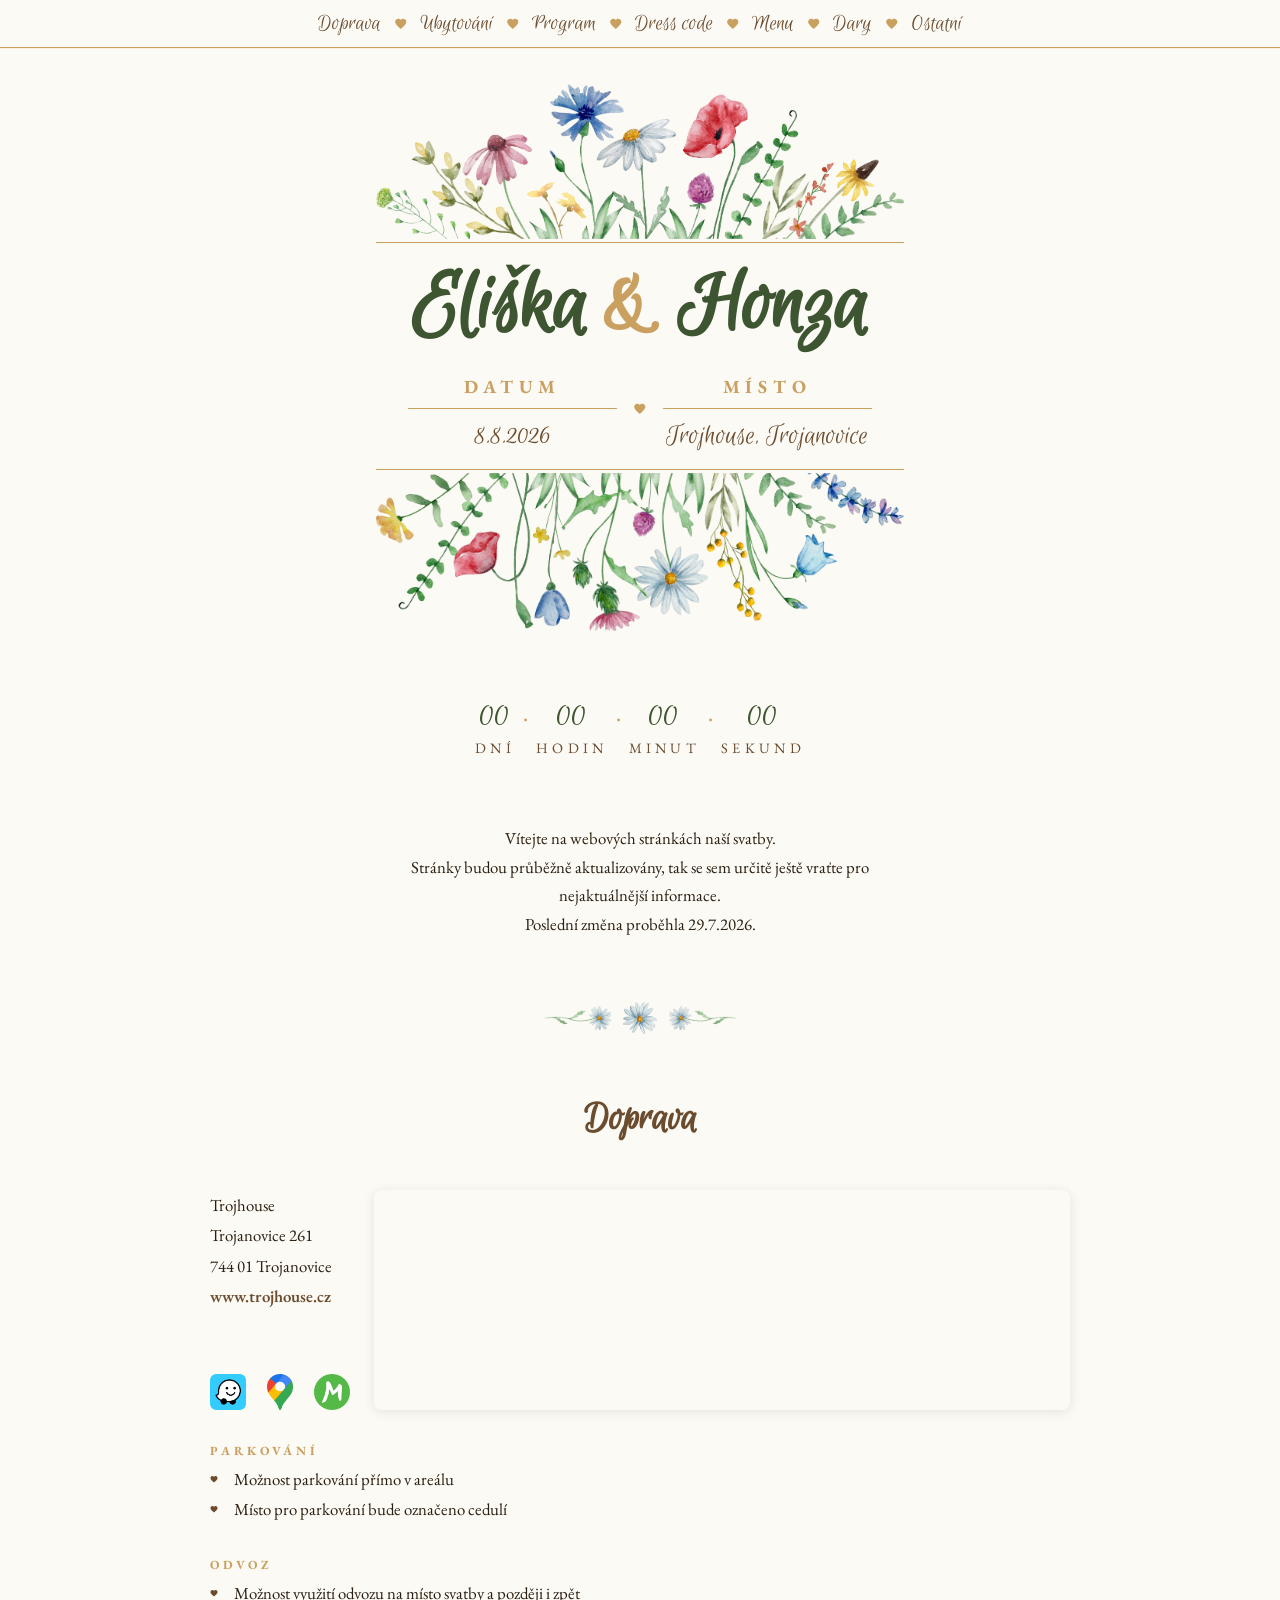
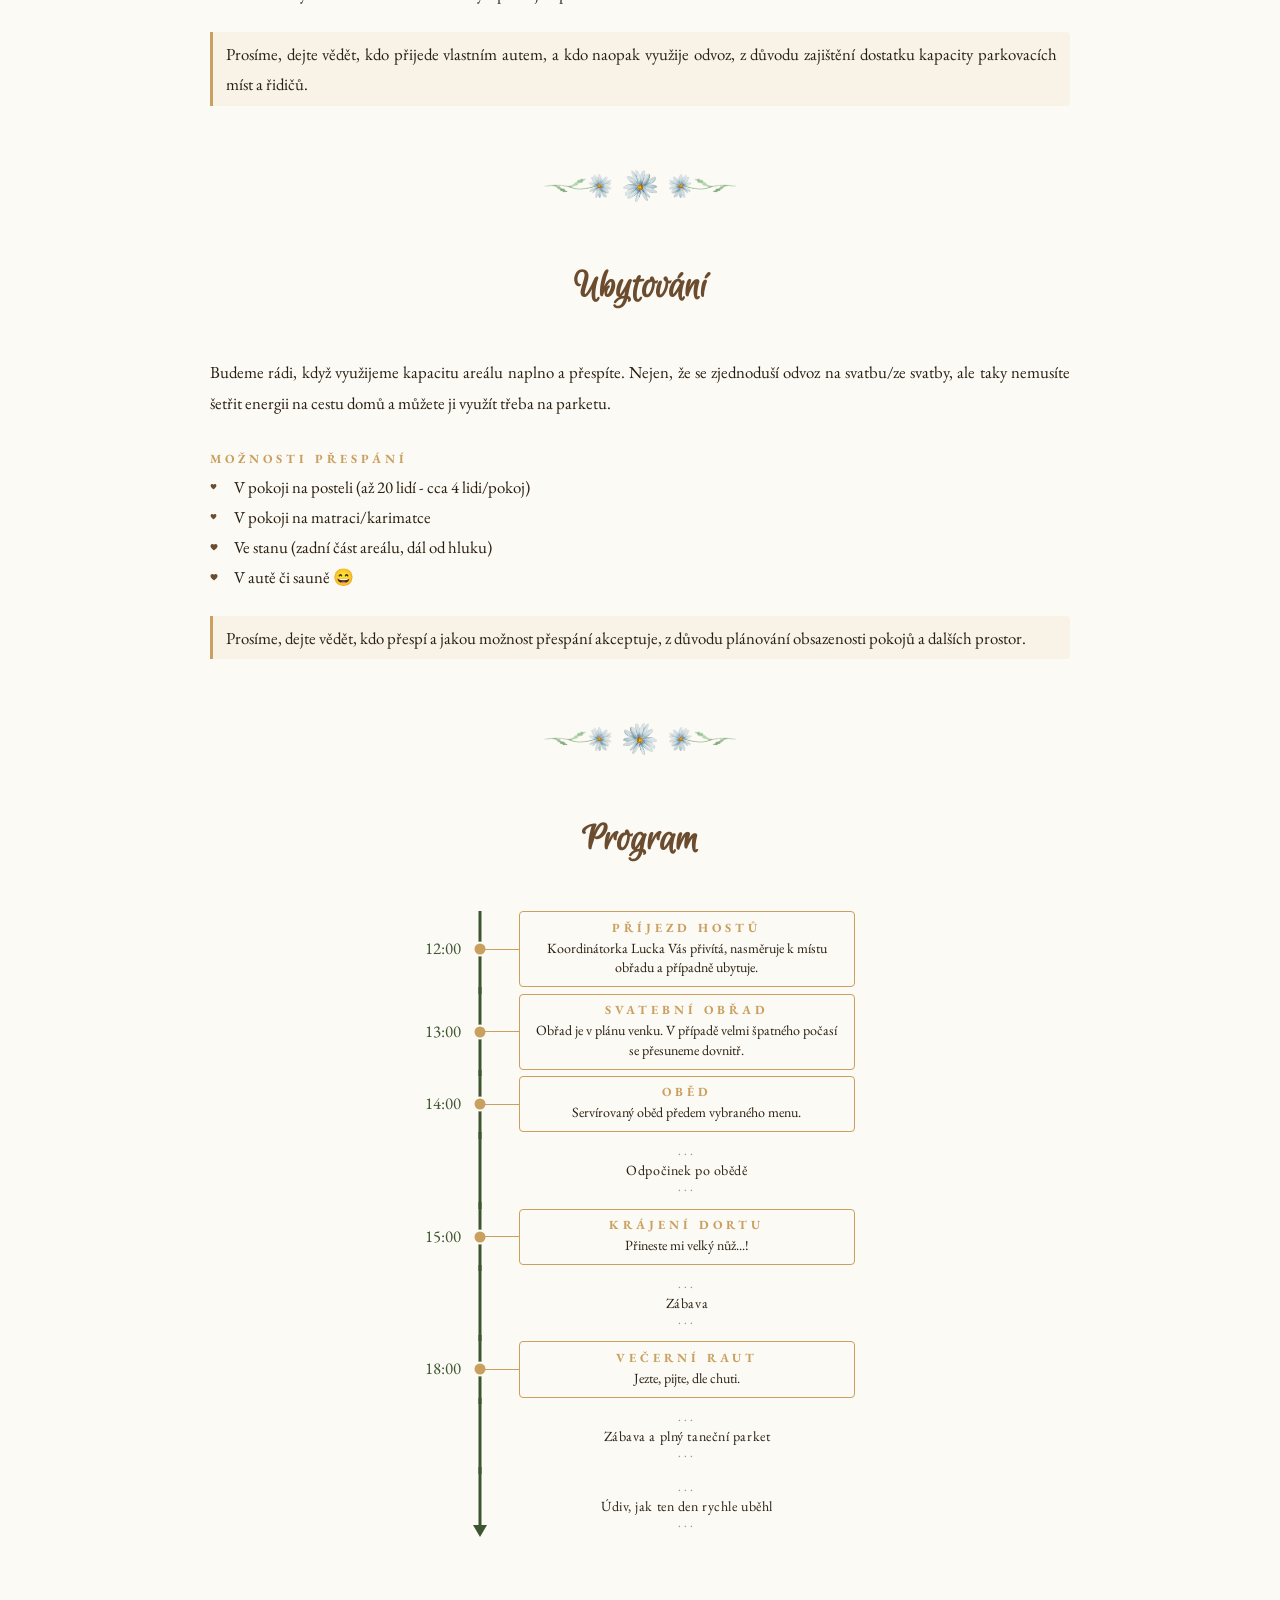
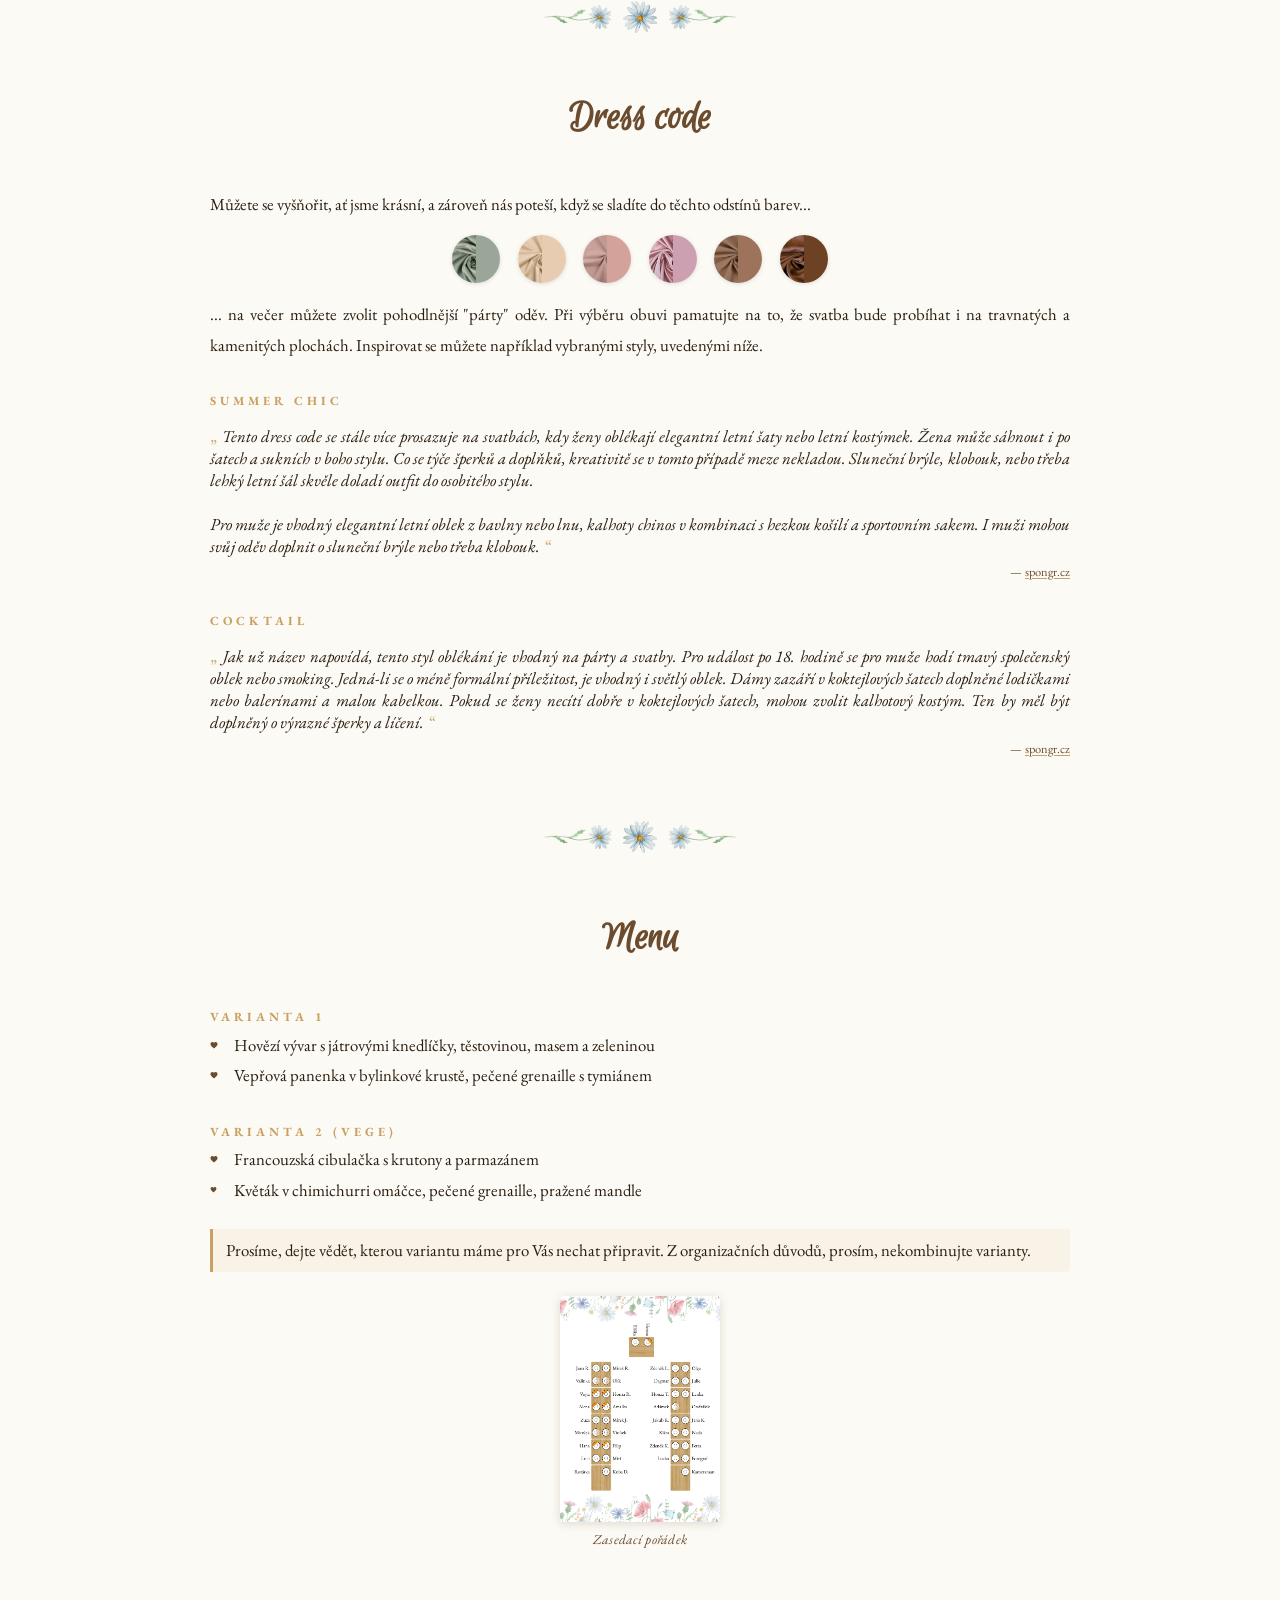
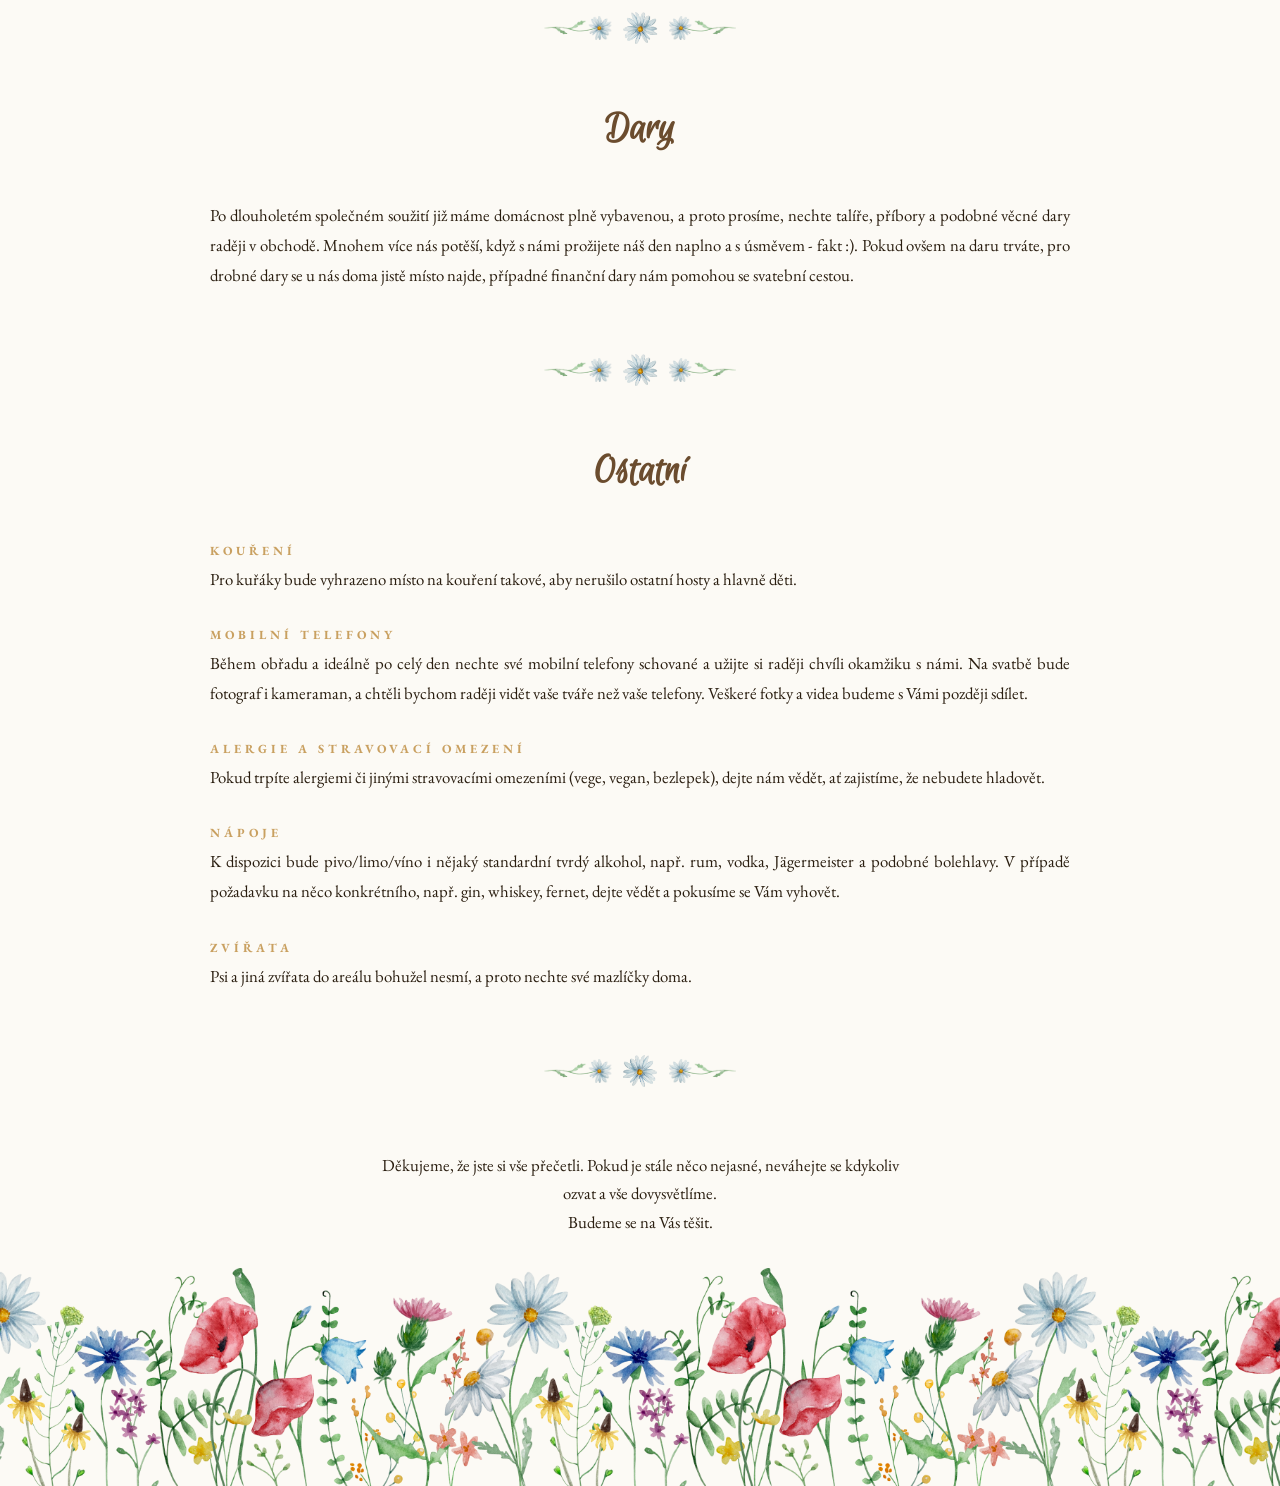
==== original.html @ fa093a33 "Added new version with links to FOTO and VIDEO" ====
﻿<!DOCTYPE html>
<html lang="cs">
<head>
<meta charset="UTF-8">
<meta name="viewport" content="width=device-width, initial-scale=1.0">
<title>Eliška & Honza - 8.8.2026</title>
<link href="https://fonts.googleapis.com/css2?family=Euphoria+Script&family=EB+Garamond:ital,wght@0,300;0,400;1,300;1,400&display=swap" rel="stylesheet">
<link rel="apple-touch-icon" sizes="180x180" href="img/favicon/apple-touch-icon.png">
<link rel="icon" type="image/png" sizes="32x32" href="img/favicon/favicon-32x32.png">
<link rel="icon" type="image/png" sizes="16x16" href="img/favicon/favicon-16x16.png">
<link rel="manifest" href="img/favicon/site.webmanifest">
<style>
*, *::before, *::after { box-sizing: border-box; margin: 0; padding: 0; }

/* ══════════════════════════════════════
   PALETTE
══════════════════════════════════════ */
:root {
  /* ── Core palette ── */
  --earth:   #6b4c2e;   /* Honza */
  --gold:       #c9a060;   /* hero heart / accents */
  --gold-light: #fbf1e2;   /* subtle backgrounds, soft borders */
  --forest:  #3d5530;   /* Eliška */
  --text:    #2a1e10;   /* body text */
  --cream:   #FCFAF5;   /* background */
  --cream-dark: #F8F2E7;

  /* ── Aliases → core ── */
  --bark:    var(--earth);
  --tan:     var(--gold);
  --straw:   var(--gold);
  --warm:    var(--cream);
  --moss:    var(--forest);
  --mid:     var(--earth);
  /* ── Shadow / overlay ── */
  --shadow-warm:  rgba(100,80,40,0.18);
  --shadow-text:  color-mix(in srgb, var(--text) 10%, transparent);
  --shadow-black: rgba(0,0,0,0.12);
  --shadow-hover: rgba(160,120,72,0.08);
  --shadow-nav:   rgba(60,40,20,0.10);
  --nav-sep:      rgba(160,128,80,0.10);
  /* ── Layout ── */
  --nav-height: 36px;
  --nav-bar-height: calc(var(--nav-height) + 0.7rem); /* tile + 2×0.35rem padding */
  /* ── Dress-code palette ── */
  --dc-1: #fce8ee;
  --dc-2: #f2b8cc;
  --dc-3: #e080a4;
  --dc-4: #c8507a;
  --dc-5: #a02858;
}

html { scroll-behavior: smooth; }

html { overflow-x: hidden; }
body {
  font-family: 'EB Garamond', serif;
  background-color: var(--cream);
  color: var(--text);
  -webkit-text-size-adjust: 100%;
  text-size-adjust: 100%;
}

/* ══════════  NAV  ══════════ */
nav {
  position: fixed; top: 0; left: 0; right: 0; z-index: 200;
  display: flex; justify-content: center; align-items: center;
  padding: 0.35rem 1.6rem;
  background: var(--cream);
  border-bottom: 1px solid var(--gold);
  backdrop-filter: blur(14px);
  box-shadow: 0 1px 0 var(--gold-light);
}

/* ══════════  NAV TILES  ══════════ */
.nav-tiles {
  display: flex; gap: 0; align-items: center;
}

.nav-heart {
  font-size: 0.844rem;
  color: var(--tan);
  padding: 0 0.8rem;
  user-select: none;
  flex-shrink: 0;
  display: flex;
  align-items: center;
  line-height: 1;
}

.nav-tile {
  position: relative;
  display: flex; flex-direction: row;
  align-items: center;
  text-decoration: none;
  border-radius: 0;
  border: none;
  background: none;
  padding: 0;
  cursor: pointer;
  height: var(--nav-height);
  transition: none;
  white-space: nowrap;
}
.nav-tile:hover .nav-tile-label { color: var(--earth); font-weight: 700; }

.nav-tile-label {
  font-family: 'Euphoria Script', cursive;
  font-size: 1.44rem; color: var(--mid);
  line-height: 1.3;
  transition: color 0.2s;
}

/* ══════════  BACK-TO-TOP  ══════════ */
#back-top {
  position: fixed;
  bottom: 1.8rem; right: 1.8rem;
  z-index: 300;
  width: 40px; height: 40px;
  border-radius: 6px;
  background: var(--cream);
  border: 1.5px solid var(--tan);
  cursor: pointer;
  display: flex; align-items: center; justify-content: center;
  box-shadow: 0 3px 12px var(--shadow-warm);
  opacity: 0; pointer-events: none;
  transform: translateY(10px);
  transition: opacity 0.3s ease, transform 0.3s ease, background 0.2s, border-color 0.2s;
}
#back-top.visible { opacity: 1; pointer-events: auto; transform: translateY(0); }
#back-top:hover { background: var(--warm); border-color: var(--earth); }
#back-top svg { color: var(--earth); }

/* ══════════  HERO  ══════════ */
.hero-rule {
  border: none;
  border-top: 1px solid var(--gold);
  margin: 0;
  width: 100%;
}
.hero {
  display: flex; flex-direction: column;
  justify-content: center; align-items: center;
  text-align: center;
  padding: 0 2rem;
  position: relative;
}
.hero-top, .hero-bottom {
  display: block;
  width: 100%;
  margin: 0 auto;
  line-height: 0;
  max-width: 640px;
}
.hero-top {
  padding-top: calc(var(--nav-height) + 3rem);
  margin-bottom: 0.2rem;
}
.hero-bottom {
  margin-top: 0.2rem;
}
.hero-top img, .hero-bottom img {
  width: 100%;
  height: auto;
  display: block;
}
.hero-content {
  container-type: inline-size;
  background: var(--cream);
  backdrop-filter: blur(8px);
  padding: 0 clamp(1.5rem, 5vw, 3.5rem);
  border-radius: 15px;
  max-width: 640px;
  width: 100%;
  position: relative; z-index: 20;
}

/* "Honza" = zelená, "& Eliška" = hnědá */
.hero-names {
  font-family: 'Euphoria Script', cursive;
  font-size: 17cqw;
  line-height: 1.1;
  white-space: nowrap;
  color: var(--forest);
  margin-top: 1rem;
  margin-bottom: 1rem;
}
.hero-names span { color: var(--gold); }

.hero-panel {
  display: grid;
  grid-template-columns: 1fr auto 1fr;
  grid-template-rows: auto auto auto;
  row-gap: 0.2rem;
  align-items: center;
  width: 100%;
  padding: 0 2rem;
  margin-bottom: 1rem;
}
.hero-divider-line { height: 1px; background: var(--straw); }
.hero-divider-gem { color: var(--gold); font-size: 0.844rem; display: flex; align-items: center; padding: 0 1rem; }
.nav-heart svg, .hero-divider-gem svg { width: 1em; height: 1em; display: block; }
.hero-meta-label {
  font-size: clamp(0.9rem, 3.5cqw, 1.2rem); font-weight: 700; letter-spacing: 0.32em; text-transform: uppercase;
  color: var(--tan); text-align: center;
}
.hero-meta-value {
  font-family: 'Euphoria Script', cursive;
  font-size: clamp(1.4rem, 5.5cqw, 2rem); color: var(--bark);
  text-align: center; align-self: start;
}
/* countdown strip — separate panel below hero */
.countdown-strip {
  display: flex;
  justify-content: center;
  padding: 1.2rem 2rem;
  margin: 3rem 0;
}

.hero-countdown {
  display: flex; align-items: baseline; gap: 0.5rem; justify-content: center; flex-wrap: nowrap;
}
.hcd-item { text-align: center; display: flex; flex-direction: column; align-items: center; }
.hcd-num {
  font-family: 'Euphoria Script', cursive;
  font-size: clamp(1.6rem, 5vw, 2.4rem);
  color: var(--moss); line-height: 1;
}
.hcd-label {
  font-size: clamp(0.6rem, 2vw, 0.9rem); font-weight: 300; letter-spacing: 0.3em; text-transform: uppercase;
  color: var(--earth); margin-top: 0.1rem;
}
.hcd-sep {
  font-family: 'EB Garamond', serif;
  font-size: 1.6rem; color: var(--straw);
  padding-bottom: 0.25rem;
}

.hero-scroll {
  position: absolute; bottom: 1.8rem; left: 50%; transform: translateX(-50%);
  display: flex; flex-direction: column; align-items: center;
  animation: fadeUp 1s 1s ease both;
}
.scroll-line {
  width: 1px; height: 28px;
  background: linear-gradient(to bottom, var(--straw), transparent);
  animation: scrollPulse 2.2s 2s ease-in-out infinite;
}


/* ══════════  WELCOME  ══════════ */
.welcome, .thank {
  max-width: 640px;
  margin: 2rem auto;
  padding: 0 clamp(1.5rem, 5vw, 3.5rem);
  text-align: center;
}
.welcome p, .thank p {
  font-family: 'EB Garamond', serif;
  font-size: 1.05rem;
  color: var(--text);
  line-height: 1.7;
}

/* ══════════  SECTIONS  ══════════ */
.section {
  position: relative; overflow: visible;
  padding: 0 clamp(1.2rem, 2.5vw, 2.5rem);
  background-color: var(--cream);
  scroll-margin-top: calc(var(--nav-bar-height) + 2rem);
}

.sec-inner { max-width: 860px; margin: 0 auto; position: relative; z-index: 20; }
.program-center { max-width: 430px; margin: 0 auto; }
.sec-body {
  margin-top: 0rem;
}

.sec-title {
  font-family: 'Euphoria Script', cursive;
  font-size: clamp(1.8rem, 3.5vw, 2.6rem);
  color: var(--bark); line-height: 1.05; text-align: center; margin-bottom: 3rem;
}
.sec-title i { font-style: normal; color: var(--earth); text-wrap: nowrap; }
.sec-divider {
  display: flex;
  justify-content: center;
  align-items: center;
  gap: 0.75rem;
  line-height: 0;
  margin: 4rem 0;
}
.sec-divider img {
  height: 2rem;
  width: auto;
}
.sec-divider.flip img:not(.sec-leaf) { transform: scaleX(-1); }
.sec-divider img.sec-leaf { height: 1.5rem; }
.sec-divider .sec-leaf:first-child { transform: scaleX(-1); }


/* ══════════  DATUM & MÍSTO  ══════════ */
.datum-cols {
  display: flex;
  gap: 1.5rem;
  align-items: stretch;
  margin-top: 1.5rem;
}
.datum-col-info {
  flex-shrink: 0;
  display: flex;
  flex-direction: column;
}
.datum-col-info .map-nav-links {
  margin-top: auto;
  padding-top: 1rem;
}
.datum-col-map {
  flex: 1;
  display: flex;
  flex-direction: column;
  min-width: 0;
}
.datum-map {
  flex: 1;
  min-height: 220px;
  border-radius: 8px; overflow: hidden;
  box-shadow: 0 2px 12px var(--shadow-text);
}
.map-nav-links {
  display: flex;
  gap: 1rem;
  flex-wrap: wrap;
  justify-content: flex-start;
  margin-top: 0.75rem;
}
.map-nav-link {
  display: inline-flex;
  text-decoration: none;
  transition: opacity 0.2s, transform 0.15s;
}
.map-nav-link:hover { opacity: 0.8; transform: scale(1.08); }
.map-nav-link img { width: 2.25rem; height: 2.25rem; object-fit: contain; display: block; }
.datum-map iframe { display: block; width: 100%; height: 100%; border: 0; }
.datum-address {
  font-family: 'EB Garamond', serif;
  font-size: 1.05rem; line-height: 1.8; color: var(--text);
}
.venue-link {
  color: var(--earth); font-weight: 600; text-decoration: none;
}
.venue-link:hover { text-decoration: underline; }
.subsec-title {
  font-size: 0.78rem; font-weight: bold;
  letter-spacing: 0.32em;
  text-transform: uppercase;
  color: var(--tan);
  margin-top: 2rem; margin-bottom: 0.3rem;
}
.subsec-text {
  font-family: 'EB Garamond', serif;
  font-size: 1.05rem; line-height: 1.8; color: var(--text);
  text-align: justify;
}
.subsec-note {
  font-family: 'EB Garamond', serif;
  font-size: 1.05rem; line-height: 1.8; color: var(--text);
  text-align: justify;
  margin-top: 1.5rem;
  border-left: 3px solid var(--gold);
  padding: 0.4rem 0.8rem;
  background: var(--cream-dark);
  border-radius: 0 4px 4px 0;
}
.citation {
  font-family: 'EB Garamond', serif;
  font-size: 1.05rem;
  font-style: italic;
  margin-top: 1.0rem;
  text-align: justify;
  padding: 0 0rem;
}
.citation::before {
  content: '\201E';
  color: var(--gold);
  font-style: normal;
  margin-right: 0.1em;
}
.citation::after {
  content: '\201C';
  color: var(--gold);
  font-style: normal;
  margin-left: 0.1em;
}
.citation-source {
  display: block;
  font-family: 'EB Garamond', serif;
  font-size: 0.78rem;
  font-style: normal;
  color: var(--earth);
  margin-top: 0.4rem;
  text-align: right;
}
.citation-source::before {
  content: '— ';
}
.citation-source a {
  color: inherit;
  text-decoration: underline;
  text-underline-offset: 2px;
  text-decoration-color: var(--gold);
}
.citation-source a:hover { color: var(--gold); }
.subsec-list {
  font-family: 'EB Garamond', serif;
  font-size: 1.05rem; line-height: 1.8; color: var(--text);
  padding-left: 0; margin: 0;
  list-style: none;
  text-align: justify;
}
.subsec-list li {
  padding-left: 1.4em;
  position: relative;
}
.subsec-list li::before {
  content: '';
  position: absolute;
  left: 0;
  top: 50%;
  transform: translateY(-50%);
  width: 0.45em;
  height: 0.45em;
  background: url("data:image/svg+xml,%3Csvg xmlns='http://www.w3.org/2000/svg' viewBox='0 0 24 24'%3E%3Cpath fill='%236b4c2e' d='M12 21.35l-1.45-1.32C5.4 15.36 2 12.28 2 8.5 2 5.42 4.42 3 7.5 3c1.74 0 3.41.81 4.5 2.09C13.09 3.81 14.76 3 16.5 3 19.58 3 22 5.42 22 8.5c0 3.78-3.4 6.86-8.55 11.54L12 21.35z'/%3E%3C/svg%3E") no-repeat center / contain;
}

/* ══════════  PROGRAM TIMELINE  ══════════ */
.timeline {
  display: grid;
  grid-template-columns: max-content max-content minmax(1rem, 2rem) 1fr;
  row-gap: 0.4rem;
  position: relative;
  margin-top: 1.8rem;
  overflow: hidden;
  width: 100%;
}

/* vertical line — drawn by circle cells, extends top/bottom to cover all gaps */
.tl-node-line::before {
  content: '';
  position: absolute;
  left: 50%; transform: translateX(-50%);
  width: 3px;
  top: -0.4rem; bottom: -0.4rem;
  background: var(--forest);
}

/* connector column — stretches between circle and body */
.tl-connector-cell {
  display: flex;
  align-items: center;
  position: relative;
  z-index: 2;
}
/* connector line — starts at circle center, 1px tall */
.tl-connector {
  flex: 1;
  min-width: 1rem;
  height: 1px;
  background: var(--gold);
  margin-left: -6.5px;
}
/* body column */
.tl-body-cell { padding: 0 0; }
/* event box content left-aligned */
.tl-body { text-align: left; }

/* centre column: dot + vertical line */
.tl-node-cell {
  display: flex;
  align-items: center;
  justify-content: center;
  padding: 0 0;
  position: relative;
  z-index: 1;
  min-width: 13px;
}

.tl-node-cell:has(.tl-line-arrow)::before {
  margin-bottom: 10px;
}

/* circle marker for main events — 10px solid gold */
.tl-node-circle::after {
  content: '';
  position: absolute;
  width: 11px; height: 11px;
  border-radius: 50%;
  background: var(--gold);
  box-shadow: 0 0 0 2px var(--cream);
  top: 50%; left: 50%;
  transform: translate(-50%, -50%);
  z-index: 1;
}

/* downward arrow at bottom of vertical line */
.tl-line-arrow {
  position: absolute;
  left: 50%;
  transform: translateX(-50%);
  bottom: 0;
  width: 0; height: 0;
  border-left: 7px solid transparent;
  border-right: 7px solid transparent;
  border-top: 12px solid var(--forest);
  z-index: 2;
}

/* left column: time label */
.tl-time-cell {
  display: flex;
  align-items: center;
  justify-content: flex-start;
  padding: 0 0.8rem 0 0;
}
.tl-time {
  font-family: 'EB Garamond', serif;
  font-size: 1.05rem;
  color: var(--forest);
  line-height: 1.3;
  display: block;
  white-space: nowrap;
}

/* between events — lives in the right (events) column, aligned with event boxes */
.tl-between-cell {
  align-self: center;
  padding: 0.3rem 0.9rem;
  font-family: 'EB Garamond', serif;
  font-size: 0.88rem;
  letter-spacing: 0.04em;
  color: var(--text);
  white-space: nowrap;
  text-align: center;
  z-index: 1;
}
.tl-between-cell::before,
.tl-between-cell::after {
  content: '···';
  display: block;
  font-style: normal;
  letter-spacing: 0.2em;
  opacity: 0.45;
}

/* event box */
.tl-body {
  padding: 0.4rem 0.9rem 0.5rem;
  border: 1px solid var(--gold);
  border-radius: 4px;
  background: var(--cream);
}
.tl-label {
  font-size: 0.78rem; font-weight: bold;
  letter-spacing: 0.32em;
  text-transform: uppercase;
  color: var(--tan);
  display: block;
  text-align: center;
}
.tl-desc {
  font-family: 'EB Garamond', serif;
  font-size: 0.88rem;
  font-style: normal;
  color: var(--text);
  margin-top: 0.2rem;
  line-height: 1.4;
  text-align: center;
}

/* ══════════  DRESS CODE SWATCHES  ══════════ */
.dc-swatches {
  display: flex;
  flex-wrap: wrap;
  justify-content: center;
  gap: 1.1rem;
  margin-top: 1rem;
  margin-bottom: 1rem;
}
.dc-pair {
  display: flex;
  gap: 1.1rem;
}
.dc-swatch {
  width: 48px;
  height: 48px;
  border-radius: 50%;
  display: inline-block;
  flex-shrink: 0;
  box-shadow: 0 1px 4px var(--shadow-black);
  background-size: cover;
  background-position: center;
}

/* ══════════  FOOTER  ══════════ */
footer {
  width: 100%;
  margin-top: 2rem;
  line-height: 0;
  background: url('img/bottom.png') repeat-x center top;
  background-size: calc(640px - clamp(3rem, 10vw, 7rem)) auto;
}
/* below the point where hero-content hits max-width (640px + 4rem = 704px) */
@media (max-width: 704px) {
  footer { background-size: calc(100vw - 4rem - clamp(3rem, 10vw, 7rem)) auto; }
}
.footer-ref {
  width: calc(100% - 4rem - clamp(3rem, 10vw, 7rem));
  max-width: calc(640px - clamp(3rem, 10vw, 7rem));
  margin: 0 auto;
  aspect-ratio: 3000 / 1236;
}

/* ══════════  ANIMATIONS  ══════════ */
.reveal { opacity: 0; transform: translateY(22px); transition: opacity 0.75s ease, transform 0.75s ease; }
.reveal.v { opacity: 1; transform: none; }
@keyframes fadeUp { from { opacity: 0; transform: translateY(16px); } to { opacity: 1; transform: none; } }
@keyframes scrollPulse { 0%,100% { opacity: 0.3; transform: scaleY(1); } 50% { opacity: 0.85; transform: scaleY(1.3); } }

/* ══════════  CENTER PANEL  ══════════ */
.center-panel { display: contents; }

footer { position: relative; }

/* ══════════  NAV BRAND (mobile only)  ══════════ */
.nav-brand {
  display: none;
  font-family: 'Euphoria Script', cursive;
  font-size: 1.4rem;
  text-decoration: none;
  flex-shrink: 0;
}
.nav-brand-letter { color: var(--forest); }
.nav-brand-amp { color: var(--gold); }

/* ══════════  HAMBURGER  ══════════ */
.nav-hamburger {
  display: none;
  flex-direction: column;
  justify-content: center;
  gap: 5px;
  width: var(--nav-height); height: var(--nav-height);
  padding: 7px;
  background: none;
  border: none;
  cursor: pointer;
  border-radius: 4px;
  transition: background 0.2s;
  flex-shrink: 0;
}
.nav-hamburger:hover { background: var(--shadow-hover); }
.nav-hamburger span {
  display: block; height: 1.5px;
  background: var(--earth); border-radius: 2px;
  transition: transform 0.25s ease, opacity 0.2s ease;
  transform-origin: center;
  will-change: transform, opacity;
}
.nav-hamburger.open span:nth-child(1) { transform: translateY(6.5px) rotate(45deg); }
.nav-hamburger.open span:nth-child(2) { opacity: 0; transform: scaleX(0); }
.nav-hamburger.open span:nth-child(3) { transform: translateY(-6.5px) rotate(-45deg); }

/* ══════════  TABLET (901px – 1150px)  ══════════ */
@media (max-width: 900px) {
  nav { padding: 0.35rem 1.2rem; }
  #back-top { right: 1.8rem; }
}

/* ══════════  MOBILE (≤1000px)  ══════════ */
@media (max-width: 1000px) {
  .hero {
    background-attachment: scroll;
  }
  .center-panel { box-shadow: none; }
  .datum-cols { flex-direction: column; }
  .datum-map { flex: none; height: 220px; }
  .datum-map iframe { height: 220px; }
  .datum-col-info { flex-direction: row; align-items: flex-start; gap: 1rem; justify-content: space-between; }
  .datum-col-info .map-nav-links { margin-top: 0; padding-top: 0; flex-direction: row; gap: 0.75rem; align-self: flex-end; }

  #back-top { right: 1.8rem; }
  nav {
    justify-content: space-between;
    padding: 0.35rem 1.1rem;
  }
  .nav-brand { display: block; }
  .nav-hamburger { display: flex; }

  /* Collapsed menu */
  .nav-tiles {
    display: none;
    position: absolute;
    top: 100%; left: 0; right: 0;
    flex-direction: column;
    align-items: stretch;
    background: var(--cream);
    backdrop-filter: blur(14px);
    box-shadow: 0 6px 20px var(--shadow-nav);
    padding: 0.4rem 1.1rem 0.7rem;
    border-bottom: 1px solid var(--gold-light);
  }
  .nav-tiles.open { display: flex; }

  .nav-heart { display: none; }
  .nav-tile {
    height: 48px; width: 100%;
    padding: 0;
    border-bottom: 1px solid var(--nav-sep);
  }
  .nav-tile:last-of-type { border-bottom: none; }
  .nav-tile::after { left: var(--nav-height); right: 0; bottom: 9px; }
  .nav-tile-label { font-size: 1.5rem; }

  .section { padding: 0 1.5rem; }

  /* Hero */

}

/* ══════  THUMBNAIL / LIGHTBOX  ══════ */
.menu-seating-thumb {
  display: flex;
  flex-direction: column;
  align-items: center;
  width: fit-content;
  margin-top: 1.5rem;
  margin-inline: auto;
  gap: 0.5rem;
  cursor: pointer;
}
.menu-seating-thumb img {
  max-width: 160px;
  width: 100%;
  height: auto;
  border-radius: 4px;
  box-shadow: 0 2px 10px var(--shadow-warm);
  transition: transform 0.2s ease, box-shadow 0.2s ease;
}
.menu-seating-thumb:hover img {
  transform: scale(1.03);
  box-shadow: 0 4px 16px var(--shadow-warm);
}
.menu-seating-thumb .thumb-caption {
  font-family: 'EB Garamond', serif;
  font-size: 0.85rem;
  color: var(--earth);
  font-style: italic;
  letter-spacing: 0.02em;
}

#lightbox {
  display: flex;
  position: fixed;
  inset: 0;
  z-index: 500;
  background: rgba(30,20,10,0.88);
  align-items: center;
  justify-content: center;
  opacity: 0;
  pointer-events: none;
  transition: opacity 0.25s ease;
}
#lightbox.lb-open { opacity: 1; pointer-events: auto; }
#lightbox img {
  max-width: 90vw;
  max-height: 90vh;
  object-fit: contain;
  border-radius: 4px;
  box-shadow: 0 8px 40px rgba(0,0,0,0.6);
}
#lightbox-close {
  position: absolute;
  top: 1rem;
  right: 1.25rem;
  font-size: 2rem;
  line-height: 1;
  color: #fff;
  background: none;
  border: none;
  cursor: pointer;
  opacity: 0.85;
  padding: 0.25rem 0.5rem;
}
#lightbox-close:hover { opacity: 1; }
</style>
</head>
<body>

<!-- ══════════════════  NAV  ══════════════════ -->
<nav id="nav">
  <a class="nav-brand" href="#"><span class="nav-brand-letter">E</span> <span class="nav-brand-amp">&amp;</span> <span class="nav-brand-letter">H</span></a>
  <div class="nav-tiles" id="nav-menu">

    <!-- Doprava -->
    <button class="nav-tile" data-target="datum">
      <span class="nav-tile-label">Doprava</span>
    </button>

    <span class="nav-heart"><svg xmlns="http://www.w3.org/2000/svg" viewBox="0 0 24 24" fill="currentColor" aria-hidden="true"><path d="M12 21.35l-1.45-1.32C5.4 15.36 2 12.28 2 8.5 2 5.42 4.42 3 7.5 3c1.74 0 3.41.81 4.5 2.09C13.09 3.81 14.76 3 16.5 3 19.58 3 22 5.42 22 8.5c0 3.78-3.4 6.86-8.55 11.54L12 21.35z"/></svg></span>

    <!-- Ubytování -->
    <button class="nav-tile" data-target="ubytovani">
      <span class="nav-tile-label">Ubytování</span>
    </button>

    <span class="nav-heart"><svg xmlns="http://www.w3.org/2000/svg" viewBox="0 0 24 24" fill="currentColor" aria-hidden="true"><path d="M12 21.35l-1.45-1.32C5.4 15.36 2 12.28 2 8.5 2 5.42 4.42 3 7.5 3c1.74 0 3.41.81 4.5 2.09C13.09 3.81 14.76 3 16.5 3 19.58 3 22 5.42 22 8.5c0 3.78-3.4 6.86-8.55 11.54L12 21.35z"/></svg></span>

    <!-- Program -->
    <button class="nav-tile" data-target="program">
      <span class="nav-tile-label">Program</span>
    </button>

    <span class="nav-heart"><svg xmlns="http://www.w3.org/2000/svg" viewBox="0 0 24 24" fill="currentColor" aria-hidden="true"><path d="M12 21.35l-1.45-1.32C5.4 15.36 2 12.28 2 8.5 2 5.42 4.42 3 7.5 3c1.74 0 3.41.81 4.5 2.09C13.09 3.81 14.76 3 16.5 3 19.58 3 22 5.42 22 8.5c0 3.78-3.4 6.86-8.55 11.54L12 21.35z"/></svg></span>

    <!-- Dress code -->
    <button class="nav-tile" data-target="dresscode">
      <span class="nav-tile-label">Dress code</span>
    </button>

    <span class="nav-heart"><svg xmlns="http://www.w3.org/2000/svg" viewBox="0 0 24 24" fill="currentColor" aria-hidden="true"><path d="M12 21.35l-1.45-1.32C5.4 15.36 2 12.28 2 8.5 2 5.42 4.42 3 7.5 3c1.74 0 3.41.81 4.5 2.09C13.09 3.81 14.76 3 16.5 3 19.58 3 22 5.42 22 8.5c0 3.78-3.4 6.86-8.55 11.54L12 21.35z"/></svg></span>

    <!-- Menu -->
    <button class="nav-tile" data-target="menu">
      <span class="nav-tile-label">Menu</span>
    </button>

    <span class="nav-heart"><svg xmlns="http://www.w3.org/2000/svg" viewBox="0 0 24 24" fill="currentColor" aria-hidden="true"><path d="M12 21.35l-1.45-1.32C5.4 15.36 2 12.28 2 8.5 2 5.42 4.42 3 7.5 3c1.74 0 3.41.81 4.5 2.09C13.09 3.81 14.76 3 16.5 3 19.58 3 22 5.42 22 8.5c0 3.78-3.4 6.86-8.55 11.54L12 21.35z"/></svg></span>

    <!-- Dary -->
    <button class="nav-tile" data-target="dary">
      <span class="nav-tile-label">Dary</span>
    </button>

    <span class="nav-heart"><svg xmlns="http://www.w3.org/2000/svg" viewBox="0 0 24 24" fill="currentColor" aria-hidden="true"><path d="M12 21.35l-1.45-1.32C5.4 15.36 2 12.28 2 8.5 2 5.42 4.42 3 7.5 3c1.74 0 3.41.81 4.5 2.09C13.09 3.81 14.76 3 16.5 3 19.58 3 22 5.42 22 8.5c0 3.78-3.4 6.86-8.55 11.54L12 21.35z"/></svg></span>

    <!-- Ostatní -->
    <button class="nav-tile" data-target="dalsi-informace">
      <span class="nav-tile-label">Ostatní</span>
    </button>

  </div>
  <button class="nav-hamburger" id="nav-hamburger" aria-label="Otevřít menu" aria-expanded="false">
    <span></span><span></span><span></span>
  </button>
</nav>

<!-- ══════════════════  BACK TO TOP  ══════════════════ -->
<button id="back-top" aria-label="Zpět nahoru" onclick="window.scrollTo({top:0,behavior:'smooth'})">
  <svg width="18" height="18" viewBox="0 0 24 24" fill="none" stroke="currentColor" stroke-width="2" stroke-linecap="round" stroke-linejoin="round" xmlns="http://www.w3.org/2000/svg">
    <polyline points="18 15 12 9 6 15"/>
  </svg>
</button>

<div class="center-panel">

<!-- ══════════════════  HERO  ══════════════════ -->
<section class="hero reveal">

  <div class="hero-content">

    <div class="hero-top"><img src="img/hero_top.png" alt=""></div>
    <hr class="hero-rule">

    <h1 class="hero-names">
      Eliška <span>&amp;</span> Honza
    </h1>

    <div class="hero-panel">
      <p class="hero-meta-label">Datum</p>
      <div></div>
      <p class="hero-meta-label">Místo</p>

      <div class="hero-divider-line"></div>
      <span class="hero-divider-gem"><svg xmlns="http://www.w3.org/2000/svg" viewBox="0 0 24 24" fill="currentColor" aria-hidden="true"><path d="M12 21.35l-1.45-1.32C5.4 15.36 2 12.28 2 8.5 2 5.42 4.42 3 7.5 3c1.74 0 3.41.81 4.5 2.09C13.09 3.81 14.76 3 16.5 3 19.58 3 22 5.42 22 8.5c0 3.78-3.4 6.86-8.55 11.54L12 21.35z"/></svg></span>
      <div class="hero-divider-line"></div>

      <p class="hero-meta-value">8.8.2026</p>
      <div></div>
      <p class="hero-meta-value">Trojhouse, Trojanovice</p>
    </div>

    <hr class="hero-rule">
    <div class="hero-bottom"><img src="img/hero_bottom.png" alt=""></div>

  </div><!-- /.hero-content -->

</section>

<!-- ══════  COUNTDOWN STRIP  ══════ -->
<div class="countdown-strip reveal">
  <div class="hero-countdown">
    <div class="hcd-item">
      <span class="hcd-num" id="cd-days">--</span>
      <span class="hcd-label">Dní</span>
    </div>
    <span class="hcd-sep">·</span>
    <div class="hcd-item">
      <span class="hcd-num" id="cd-hours">--</span>
      <span class="hcd-label">Hodin</span>
    </div>
    <span class="hcd-sep">·</span>
    <div class="hcd-item">
      <span class="hcd-num" id="cd-mins">--</span>
      <span class="hcd-label">Minut</span>
    </div>
    <span class="hcd-sep">·</span>
    <div class="hcd-item">
      <span class="hcd-num" id="cd-secs">--</span>
      <span class="hcd-label">Sekund</span>
    </div>
  </div>
</div>

<div class="welcome reveal">
  <p>Vítejte na webových stránkách naší svatby.</p>
  <p>Stránky budou průběžně aktualizovány, tak se sem určitě ještě vraťte pro nejaktuálnější informace.</p>
  <p>Poslední změna proběhla 29.7.2026.</p>
</div>

<div class="sec-divider reveal"><img class="sec-leaf" src="img/leafs.png" alt=""><img src="img/flower.png" alt=""><img class="sec-leaf" src="img/leafs.png" alt=""></div>

<!-- ══════  01 — DOPRAVA  ══════ -->
<section class="section" id="datum">
  <div class="sec-inner">
    <div class="sec-body">
    <div class="reveal">
      <h2 class="sec-title"><i>Doprava</i></h2>
    </div>
    <div class="datum-cols reveal">

      <!-- Info: address + nav icons -->
      <div class="datum-col-info">
        <p class="datum-address">
          Trojhouse<br>
          Trojanovice 261<br>
          744 01 Trojanovice<br>
          <a href="https://www.trojhouse.cz" target="_blank" rel="noopener" class="venue-link">www.trojhouse.cz</a>
        </p>
        <div class="map-nav-links">
          <a href="https://ul.waze.com/ul?place=ChIJ0_Z6QQ6LE0cRHpN4yn0O-So&ll=49.52837880%2C18.25089110&navigate=yes&utm_campaign=default&utm_source=waze_website&utm_medium=lm_share_location" target="_blank" rel="noopener" class="map-nav-link">
            <img src="img/waze.png" alt="Navigovat s Waze">
          </a>
          <a href="https://www.google.com/maps/dir/?api=1&destination=49.5283788,18.2508911&destination_place_id=ChIJ0_Z6QQ6LE0cRHpN4yn0O-So" target="_blank" rel="noopener" class="map-nav-link">
            <img src="img/google_maps.png" alt="Navigovat s Google Maps">
          </a>
          <a href="https://mapy.com/s/husupepuvu" target="_blank" rel="noopener" class="map-nav-link">
            <img src="img/mapy_com.png" alt="Navigovat s Mapy.com">
          </a>
        </div>
      </div>

      <!-- Map -->
      <div class="datum-col-map">
        <div class="datum-map">
          <iframe
            src="https://mapy.com/s/pegorabopo"
            allowfullscreen="" loading="lazy"
            referrerpolicy="no-referrer-when-downgrade"
            title="Trojhouse, Trojanovice"></iframe>
        </div>
      </div>

    </div>

    <div class="reveal">
      <h3 class="subsec-title">Parkování</h3>
      <ul class="subsec-list">
        <li>Možnost parkování přímo v areálu</li>
        <li>Místo pro parkování bude označeno cedulí</li>
      </ul>

      <h3 class="subsec-title">Odvoz</h3>
      <ul class="subsec-list">
        <li>Možnost využití odvozu na místo svatby a později i zpět</li>
      </ul>
      <p class="subsec-note">Prosíme, dejte vědět, kdo přijede vlastním autem, a kdo naopak využije odvoz, z důvodu zajištění dostatku kapacity parkovacích míst a řidičů.</p>
    </div>
    </div>
  </div>
</section>

<div class="sec-divider flip reveal"><img class="sec-leaf" src="img/leafs.png" alt=""><img src="img/flower.png" alt=""><img class="sec-leaf" src="img/leafs.png" alt=""></div>

<!-- ══════  02 — UBYTOVÁNÍ  ══════ -->
<section class="section" id="ubytovani">
  <div class="sec-inner">
    <div class="sec-body">
    <div class="reveal">
      <h2 class="sec-title"><i>Ubytování</i></h2>
    </div>
    <div class="reveal">
      <p class="subsec-text">Budeme rádi, když využijeme kapacitu areálu naplno a přespíte. Nejen, že se zjednoduší odvoz na svatbu/ze svatby, ale taky nemusíte šetřit energii na cestu domů a můžete ji využít třeba na parketu.</p>

      <h3 class="subsec-title">Možnosti přespání</h3>
      <ul class="subsec-list">
        <li>V pokoji na posteli (až 20 lidí - cca 4 lidi/pokoj)</li>
        <li>V pokoji na matraci/karimatce</li>
        <li>Ve stanu (zadní část areálu, dál od hluku)</li>
        <li>V autě či sauně 😄</li>
      </ul>
      <p class="subsec-note">Prosíme, dejte vědět, kdo přespí a jakou možnost přespání akceptuje, z důvodu plánování obsazenosti pokojů a dalších prostor.</p>
    </div>
    </div>
  </div>
</section>

<div class="sec-divider reveal"><img class="sec-leaf" src="img/leafs.png" alt=""><img src="img/flower.png" alt=""><img class="sec-leaf" src="img/leafs.png" alt=""></div>

<!-- ══════  03 — PROGRAM  ══════ -->
<section class="section" id="program">
  <div class="sec-inner">
    <div class="sec-body">
    <div class="reveal">
      <h2 class="sec-title"><i>Program</i></h2>
    </div>
    <div class="program-center">
    <div class="reveal">
      <div class="timeline">

        <!-- 12:00 Příjezd hostů -->
        <div class="tl-time-cell"><span class="tl-time">12:00</span></div>
        <div class="tl-node-cell tl-node-line tl-node-circle"></div>
        <div class="tl-connector-cell"><span class="tl-connector"></span></div>
        <div class="tl-body-cell"><div class="tl-body">
            <span class="tl-label">Příjezd hostů</span>
            <p class="tl-desc">Koordinátorka Lucka Vás přivítá, nasměruje k místu obřadu a případně ubytuje.</p>
          </div></div>

        <!-- 13:00 Svatební obřad -->
        <div class="tl-time-cell"><span class="tl-time">13:00</span></div>
        <div class="tl-node-cell tl-node-line tl-node-circle"></div>
        <div class="tl-connector-cell"><span class="tl-connector"></span></div>
        <div class="tl-body-cell"><div class="tl-body">
            <span class="tl-label">Svatební obřad</span>
            <p class="tl-desc">Obřad je v plánu venku. V případě velmi špatného počasí se přesuneme dovnitř.</p>
          </div></div>

        <!-- 14:00 Oběd -->
        <div class="tl-time-cell"><span class="tl-time">14:00</span></div>
        <div class="tl-node-cell tl-node-line tl-node-circle"></div>
        <div class="tl-connector-cell"><span class="tl-connector"></span></div>
        <div class="tl-body-cell"><div class="tl-body">
            <span class="tl-label">Oběd</span>
            <p class="tl-desc">Servírovaný oběd předem vybraného menu.</p>
          </div></div>

        <!-- between: Odpočinek po obědě -->
        <div class="tl-time-cell"></div>
        <div class="tl-node-cell tl-node-line"></div>
        <div class="tl-connector-cell"></div>
        <div class="tl-between-cell">Odpočinek po obědě</div>

        <!-- 15:00 Krájení dortu -->
        <div class="tl-time-cell"><span class="tl-time">15:00</span></div>
        <div class="tl-node-cell tl-node-line tl-node-circle"></div>
        <div class="tl-connector-cell"><span class="tl-connector"></span></div>
        <div class="tl-body-cell"><div class="tl-body">
            <span class="tl-label">Krájení dortu</span>
            <p class="tl-desc">Přineste mi velký nůž...!</p>
          </div></div>

        <!-- between: Zábava -->
        <div class="tl-time-cell"></div>
        <div class="tl-node-cell tl-node-line"></div>
        <div class="tl-connector-cell"></div>
        <div class="tl-between-cell">Zábava</div>

        <!-- 18:00 Večerní raut -->
        <div class="tl-time-cell"><span class="tl-time">18:00</span></div>
        <div class="tl-node-cell tl-node-line tl-node-circle"></div>
        <div class="tl-connector-cell"><span class="tl-connector"></span></div>
        <div class="tl-body-cell"><div class="tl-body">
            <span class="tl-label">Večerní raut</span>
            <p class="tl-desc">Jezte, pijte, dle chuti.</p>
          </div></div>

        <!-- between: Zábava a plný taneční parket -->
        <div class="tl-time-cell"></div>
        <div class="tl-node-cell tl-node-line"></div>
        <div class="tl-connector-cell"></div>
        <div class="tl-between-cell">Zábava a plný taneční parket</div>

        <!-- between: Údiv, jak ten den rychle uběhl -->
        <div class="tl-time-cell"></div>
        <div class="tl-node-cell tl-node-line"><div class="tl-line-arrow"></div></div>
        <div class="tl-connector-cell"></div>
        <div class="tl-between-cell">Údiv, jak ten den rychle uběhl</div>

      </div>
    </div>
    </div>
    </div>
  </div>
</section>

<div class="sec-divider flip reveal"><img class="sec-leaf" src="img/leafs.png" alt=""><img src="img/flower.png" alt=""><img class="sec-leaf" src="img/leafs.png" alt=""></div>

<!-- ══════  04 — DRESS CODE  ══════ -->
<section class="section" id="dresscode">
  <div class="sec-inner">
    <div class="sec-body">
    <div class="reveal">
      <h2 class="sec-title"><i>Dress code</i></h2>
    </div>
    <div class="reveal">
      <p class="subsec-text">Můžete se vyšňořit, ať jsme krásní, a zároveň nás poteší, když se sladíte do těchto odstínů barev...</p>
      <div class="dc-swatches">
        <div class="dc-pair">
          <span class="dc-swatch" style="background: linear-gradient(to right, transparent 50%, #9AA798 50%), url('img/dc0.jpeg') center / cover;"></span>
          <span class="dc-swatch" style="background: linear-gradient(to right, transparent 50%, #E8CCB2 50%), url('img/dc1.jpeg') center / cover;"></span>
        </div>
        <div class="dc-pair">
          <span class="dc-swatch" style="background: linear-gradient(to right, transparent 50%, #D2A29B 50%), url('img/dc2.jpeg') center / cover;"></span>
          <span class="dc-swatch" style="background: linear-gradient(to right, transparent 50%, #CDA0B1 50%), url('img/dc5.jpeg') center / cover;"></span>
        </div>
        <div class="dc-pair">
          <span class="dc-swatch" style="background: linear-gradient(to right, transparent 50%, #9D745B 50%), url('img/dc3.jpeg') center / cover;"></span>
          <span class="dc-swatch" style="background: linear-gradient(to right, transparent 50%, #6D4124 50%), url('img/dc4.jpeg') center / cover;"></span>
        </div>
      </div>
      <p class="subsec-text">... na večer můžete zvolit pohodlnější "párty" oděv. Při výběru obuvi pamatujte na to, že svatba bude probíhat i na travnatých a kamenitých plochách. 
        Inspirovat se můžete například vybranými styly, uvedenými níže.</p>
    <div>
      <h2 class="subsec-title">Summer chic</h2>
      <blockquote class="citation">
          Tento dress code se stále více prosazuje na svatbách, kdy ženy oblékají elegantní letní šaty nebo letní kostýmek. Žena může sáhnout i po šatech a sukních v boho stylu. Co se týče šperků a doplňků, kreativitě se v tomto případě meze nekladou. Sluneční brýle, klobouk, nebo třeba lehký letní šál skvěle doladí outfit do osobitého stylu.
          <br><br>
          Pro muže je vhodný elegantní letní oblek z bavlny nebo lnu, kalhoty chinos v kombinaci s hezkou košilí a sportovním sakem. I muži mohou svůj oděv doplnit o sluneční brýle nebo třeba klobouk.
      </blockquote>
      <cite class="citation-source"><a href="https://www.spongr.cz/blog/dress-code-znate-druhy-kodexu-oblekani/#summer-chic" target="_blank" rel="noopener">spongr.cz</a></cite>
    </div> 
    <div>
      <h2 class="subsec-title">Cocktail</h2>
      <blockquote class="citation">
        Jak už název napovídá, tento styl oblékání je vhodný na párty a svatby. Pro událost po 18. hodině se pro muže hodí tmavý společenský oblek nebo smoking. Jedná-li se o méně formální příležitost, je vhodný i světlý oblek. Dámy zazáří v koktejlových šatech doplněné lodičkami nebo balerínami a malou kabelkou. Pokud se ženy necítí dobře v koktejlových šatech, mohou zvolit kalhotový kostým. Ten by měl být doplněný o výrazné šperky a líčení.        </blockquote>
      <cite class="citation-source"><a href="https://www.spongr.cz/blog/dress-code-znate-druhy-kodexu-oblekani/#coctail" target="_blank" rel="noopener">spongr.cz</a></cite>
    </div>    
    </div>
    </div>
  </div>
</section>

<div class="sec-divider reveal"><img class="sec-leaf" src="img/leafs.png" alt=""><img src="img/flower.png" alt=""><img class="sec-leaf" src="img/leafs.png" alt=""></div>

<!-- ══════  MENU  ══════ -->
<section class="section" id="menu">
  <div class="sec-inner">
    <div class="sec-body">
      <div class="reveal">
        <h2 class="sec-title"><i>Menu</i></h2>
      </div>
      <div class="reveal">
        <h3 class="subsec-title">Varianta 1</h3>
        <ul class="subsec-list">
          <li>Hovězí vývar s játrovými knedlíčky, těstovinou, masem a zeleninou</li>
          <li>Vepřová panenka v bylinkové krustě, pečené grenaille s tymiánem</li>
        </ul>

        <h3 class="subsec-title">Varianta 2 (vege)</h3>
        <ul class="subsec-list">
          <li>Francouzská cibulačka s krutony a parmazánem</li>
          <li>Květák v chimichurri omáčce, pečené grenaille, pražené mandle</li>
        </ul>
        <p class="subsec-note">Prosíme, dejte vědět, kterou variantu máme pro Vás nechat připravit. Z organizačních důvodů, prosím, nekombinujte varianty.</p>
        <div class="menu-seating-thumb lightbox-trigger" tabindex="0" role="button"
             data-full="img/zasedaci_poradek.jpg" data-alt="Zasedací pořádek"
             aria-label="Zobrazit zasedací pořádek">
          <img src="img/zasedaci_poradek.jpg" alt="Zasedací pořádek">
          <span class="thumb-caption">Zasedací pořádek</span>
        </div>
      </div>
    </div>
  </div>
</section>

<div class="sec-divider flip reveal"><img class="sec-leaf" src="img/leafs.png" alt=""><img src="img/flower.png" alt=""><img class="sec-leaf" src="img/leafs.png" alt=""></div>

<!-- ══════  05 — DARY  ══════ -->
<section class="section" id="dary">
  <div class="sec-inner">
    <div class="sec-body">
      <div class="reveal">
        <h2 class="sec-title"><i>Dary</i></h2>
      </div>
      <div class="reveal">
        <p class="subsec-text">Po dlouholetém společném soužití již máme domácnost plně vybavenou, a proto prosíme, nechte talíře, příbory a podobné věcné dary raději v obchodě. Mnohem více nás potěší, když s námi prožijete náš den naplno a s úsměvem - fakt :). Pokud ovšem na daru trváte, pro drobné dary se u nás doma jistě místo najde, případné finanční dary nám pomohou se svatební cestou.</p>
      </div>
    </div>
  </div>
</section>

<div class="sec-divider flip reveal"><img class="sec-leaf" src="img/leafs.png" alt=""><img src="img/flower.png" alt=""><img class="sec-leaf" src="img/leafs.png" alt=""></div>

<!-- ══════  06 — DALŠÍ INFORMACE  ══════ -->
<section class="section" id="dalsi-informace">
  <div class="sec-inner">
    <div class="sec-body">
    <div class="reveal">
      <h2 class="sec-title"><i>Ostatní</i></h2>
    </div>
    <div class="reveal">
      <h3 class="subsec-title">Kouření</h3>
      <p class="subsec-text">Pro kuřáky bude vyhrazeno místo na kouření takové, aby nerušilo ostatní hosty a hlavně děti.</p>

      <h3 class="subsec-title">Mobilní telefony</h3>
      <p class="subsec-text">Během obřadu a ideálně po celý den nechte své mobilní telefony schované a užijte si raději chvíli okamžiku s námi. Na svatbě bude fotograf i kameraman, a chtěli bychom raději vidět vaše tváře než vaše telefony. Veškeré fotky a videa budeme s Vámi později sdílet.</p>

      <h3 class="subsec-title">Alergie a stravovací omezení</h3>
      <p class="subsec-text">Pokud trpíte alergiemi či jinými stravovacími omezeními (vege, vegan, bezlepek), dejte nám vědět, ať zajistíme, že nebudete hladovět.</p>

      <h3 class="subsec-title">Nápoje</h3>
      <p class="subsec-text">K dispozici bude pivo/limo/víno i nějaký standardní tvrdý alkohol, např. rum, vodka, Jägermeister a podobné bolehlavy. V případě požadavku na něco konkrétního, např. gin, whiskey, fernet, dejte vědět a pokusíme se Vám vyhovět.</p>

      <h3 class="subsec-title">Zvířata</h3>
      <p class="subsec-text">Psi a jiná zvířata do areálu bohužel nesmí, a proto nechte své mazlíčky doma.</p>
    </div>
    </div>
  </div>
</section>

<div class="sec-divider reveal"><img class="sec-leaf" src="img/leafs.png" alt=""><img src="img/flower.png" alt=""><img class="sec-leaf" src="img/leafs.png" alt=""></div>

<div class="thank reveal">
  <p>Děkujeme, že jste si vše přečetli. Pokud je stále něco nejasné, neváhejte se kdykoliv ozvat a vše dovysvětlíme.</p>
  <p>Budeme se na Vás těšit.</p>
</div>

<!-- ══════════════════  FOOTER  ══════════════════ -->
<footer class="reveal"><div class="footer-ref"></div></footer>

<!-- LIGHTBOX (reusable — JS populates src/alt from clicked .lightbox-trigger) -->
<div id="lightbox" role="dialog" aria-modal="true" aria-label="Náhled obrázku">
  <button id="lightbox-close" aria-label="Zavřít">&#215;</button>
  <img id="lightbox-img" src="" alt="">
</div>

</div><!-- /.center-panel -->

<script>
  // Countdown
  const target = new Date('2026-08-08T13:00:00+02:00'); // 13:00 CEST (UTC+2)
  function pad(n) { return String(n).padStart(2,'0'); }
  function tick() {
    const diff = target - Date.now();
    if (diff <= 0) {
      ['cd-days','cd-hours','cd-mins','cd-secs'].forEach(id => document.getElementById(id).textContent = '00');
      return;
    }
    document.getElementById('cd-days').textContent  = pad(Math.floor(diff / 86400000));
    document.getElementById('cd-hours').textContent = pad(Math.floor((diff % 86400000) / 3600000));
    document.getElementById('cd-mins').textContent  = pad(Math.floor((diff % 3600000) / 60000));
    document.getElementById('cd-secs').textContent  = pad(Math.floor((diff % 60000) / 1000));
  }
  tick(); setInterval(tick, 1000);

  // Nav scroll class
  const nav = document.getElementById('nav');
  const backTop = document.getElementById('back-top');
  window.addEventListener('scroll', () => {
    const y = window.scrollY;
    nav.classList.toggle('scrolled', y > 50);
    backTop.classList.toggle('visible', y > 300);
  }, {passive: true});

  // Nav scroll helper
  function scrollToTarget(id) {
    const el = document.getElementById(id);
    if (el) el.scrollIntoView({ behavior: 'smooth', block: 'start' });
  }

  // Hamburger menu
  const hamburger = document.getElementById('nav-hamburger');
  const navMenu = document.getElementById('nav-menu');
  hamburger.addEventListener('click', () => {
    const open = navMenu.classList.toggle('open');
    hamburger.classList.toggle('open', open);
    hamburger.setAttribute('aria-expanded', open);
  });
  navMenu.querySelectorAll('.nav-tile').forEach(btn => {
    btn.addEventListener('click', () => {
      navMenu.classList.remove('open');
      hamburger.classList.remove('open');
      hamburger.setAttribute('aria-expanded', 'false');
      scrollToTarget(btn.dataset.target);
    });
  });

  // Persist scroll position across refreshes (no hash in URL)
  let scrollSaveTimer;
  window.addEventListener('scroll', () => {
    clearTimeout(scrollSaveTimer);
    scrollSaveTimer = setTimeout(() => {
      sessionStorage.setItem('scrollY', window.scrollY);
    }, 100);
  }, { passive: true });

  window.addEventListener('load', () => {
    const saved = sessionStorage.getItem('scrollY');
    if (saved !== null) window.scrollTo({ top: parseInt(saved, 10), behavior: 'instant' });
  });

  // Generic lightbox
  const lb = document.getElementById('lightbox');
  const lbImg = document.getElementById('lightbox-img');
  function openLightbox(full, alt) { lbImg.src = full; lbImg.alt = alt || ''; lb.classList.add('lb-open'); }
  function closeLightbox() { lb.classList.remove('lb-open'); }
  document.querySelectorAll('.lightbox-trigger').forEach(el => {
    el.addEventListener('click', () => openLightbox(el.dataset.full, el.dataset.alt));
    el.addEventListener('keydown', e => { if (e.key === 'Enter' || e.key === ' ') openLightbox(el.dataset.full, el.dataset.alt); });
  });
  document.getElementById('lightbox-close').addEventListener('click', closeLightbox);
  lb.addEventListener('click', e => { if (e.target === lb) closeLightbox(); });
  document.addEventListener('keydown', e => { if (e.key === 'Escape') closeLightbox(); });

  // Reveal
  const io = new IntersectionObserver(entries => {
    entries.forEach(e => { if (e.isIntersecting) { e.target.classList.add('v'); io.unobserve(e.target); } });
  }, { threshold: 0.1, rootMargin: '0px 0px -40px 0px' });
  document.querySelectorAll('.reveal').forEach(el => io.observe(el));

</script>
</body>
</html>
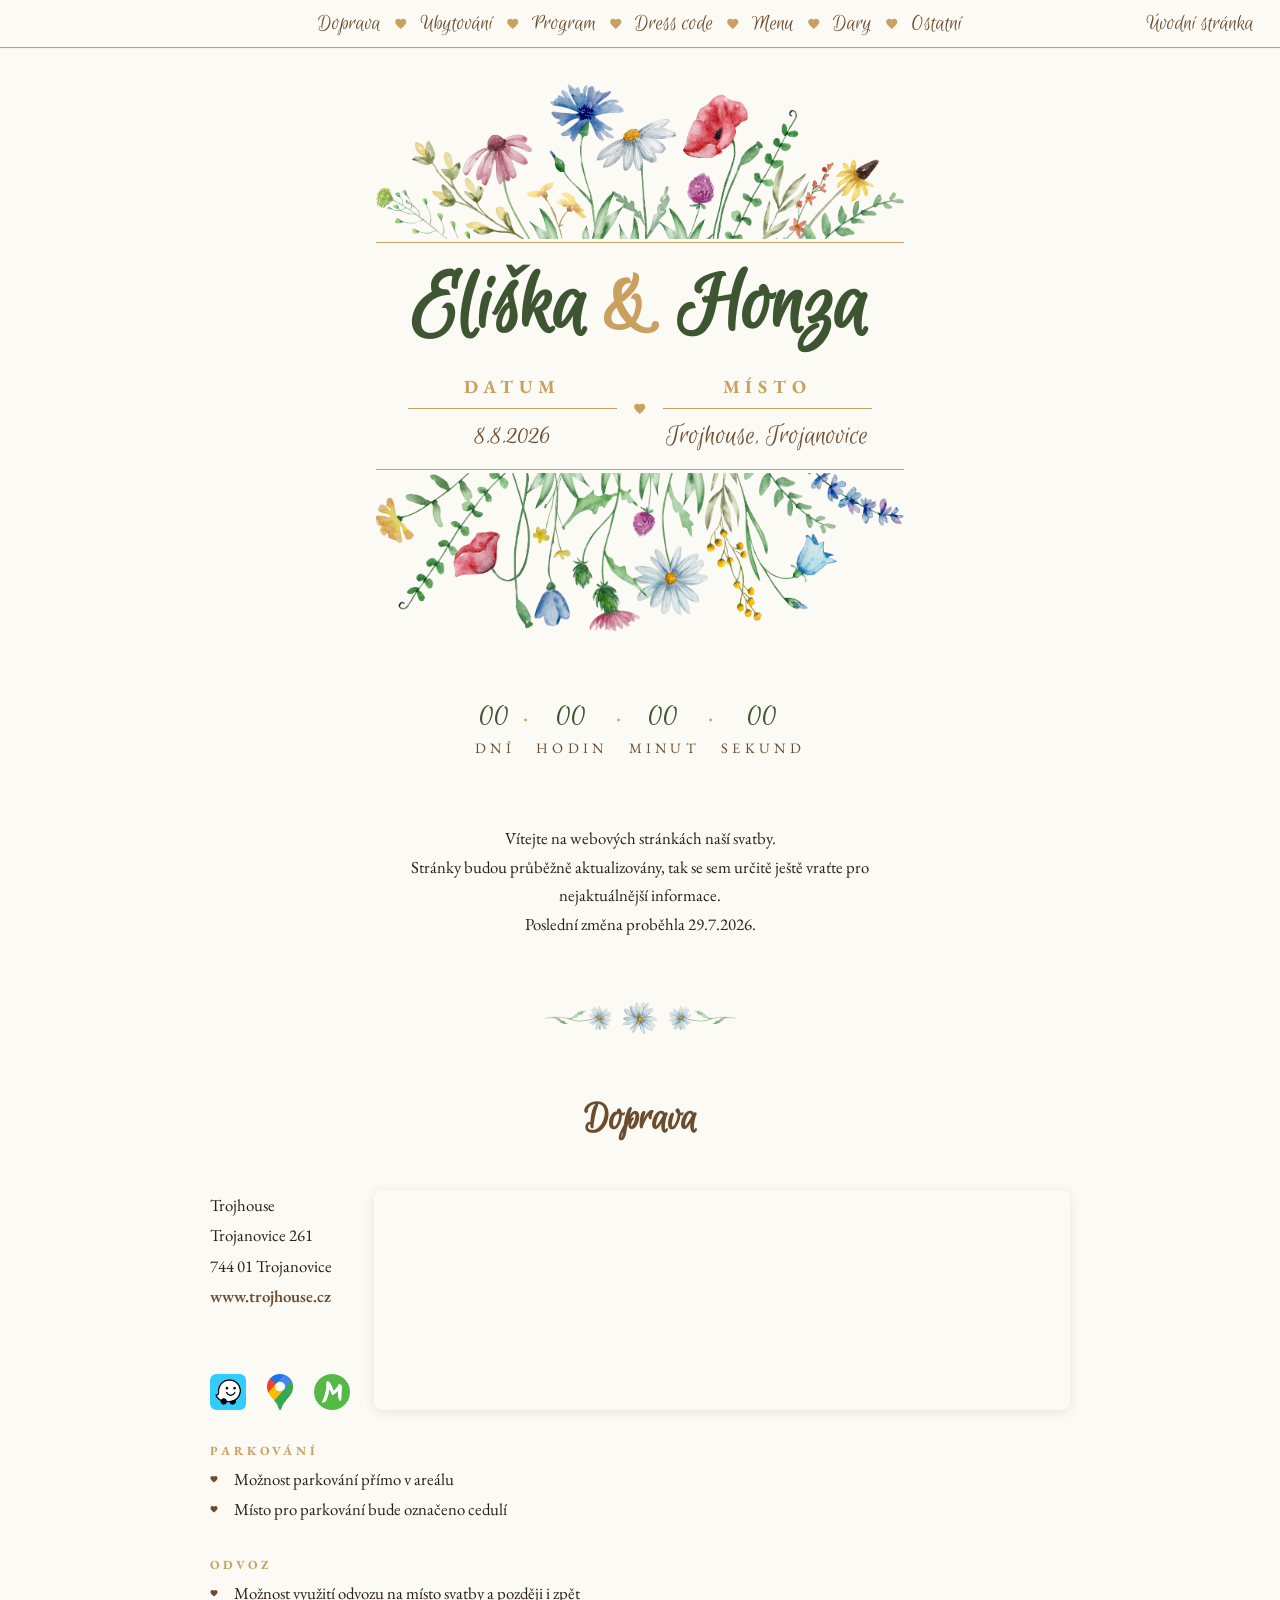
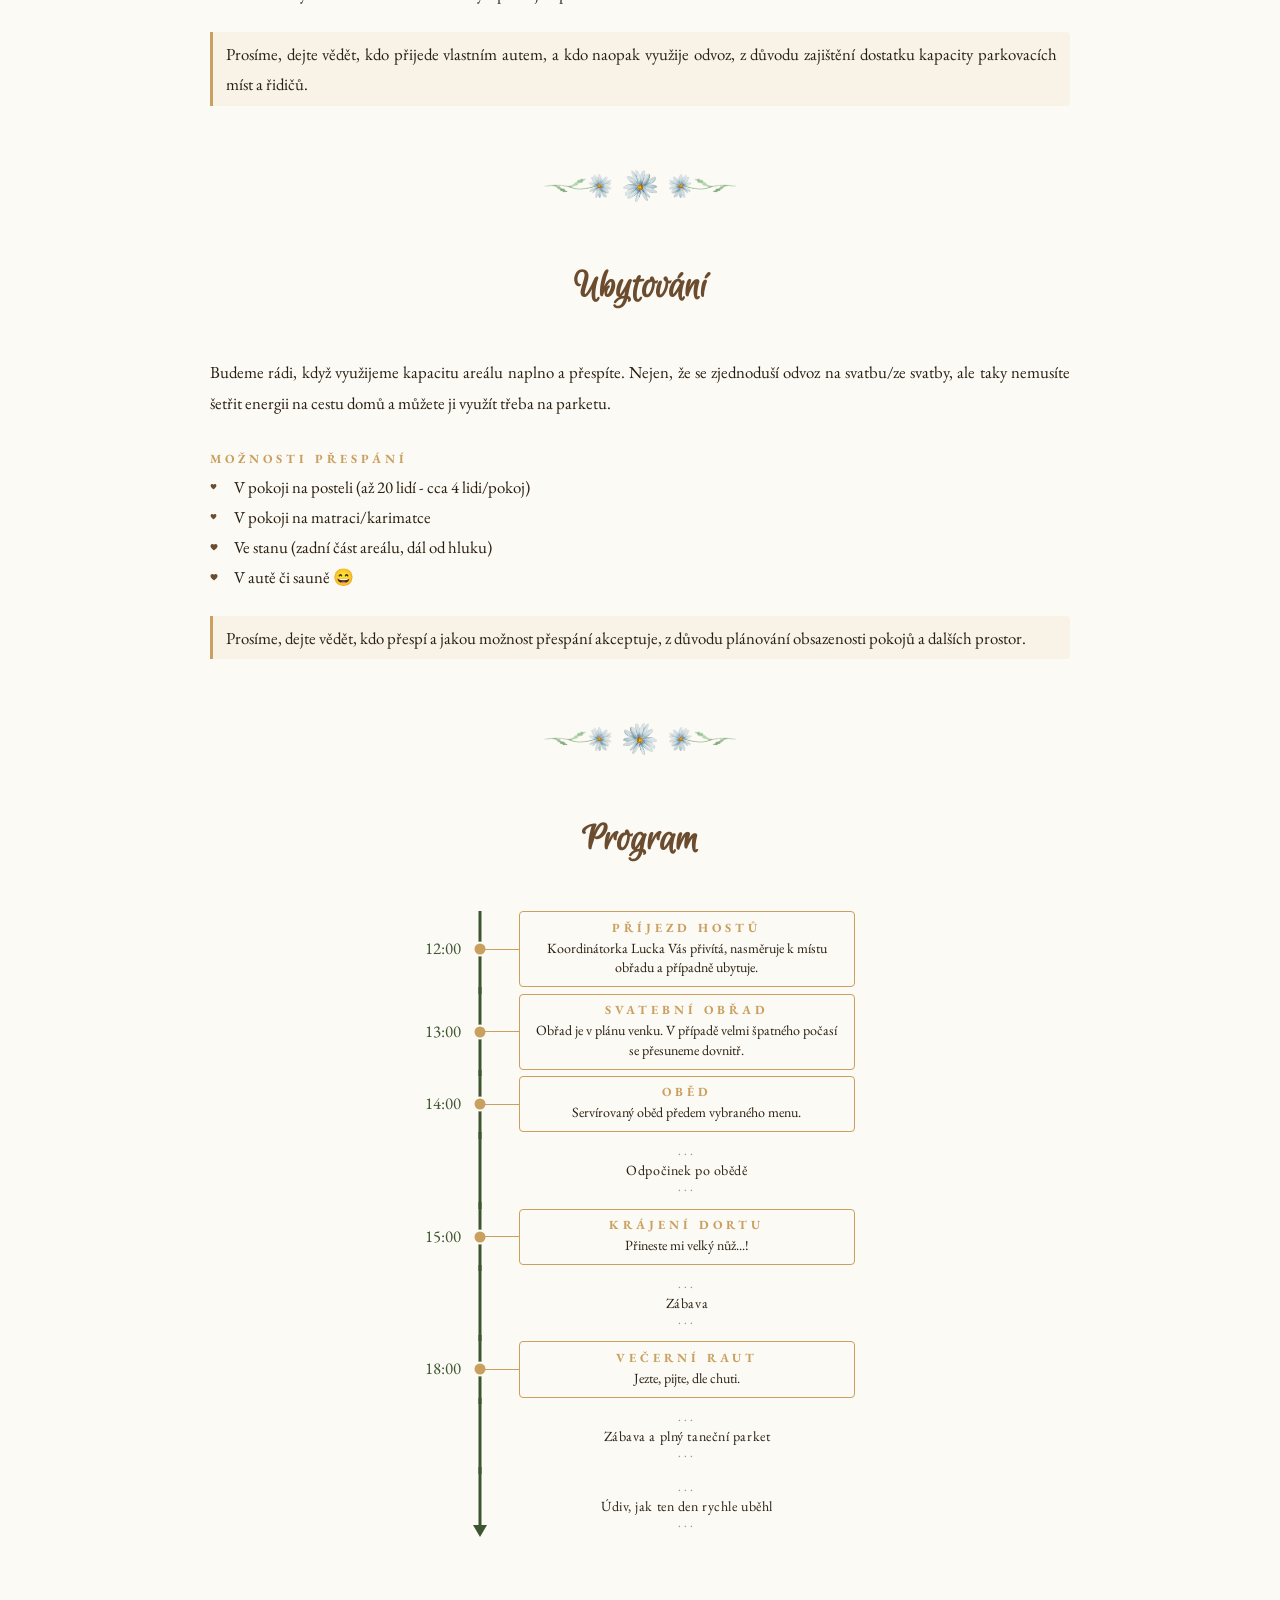
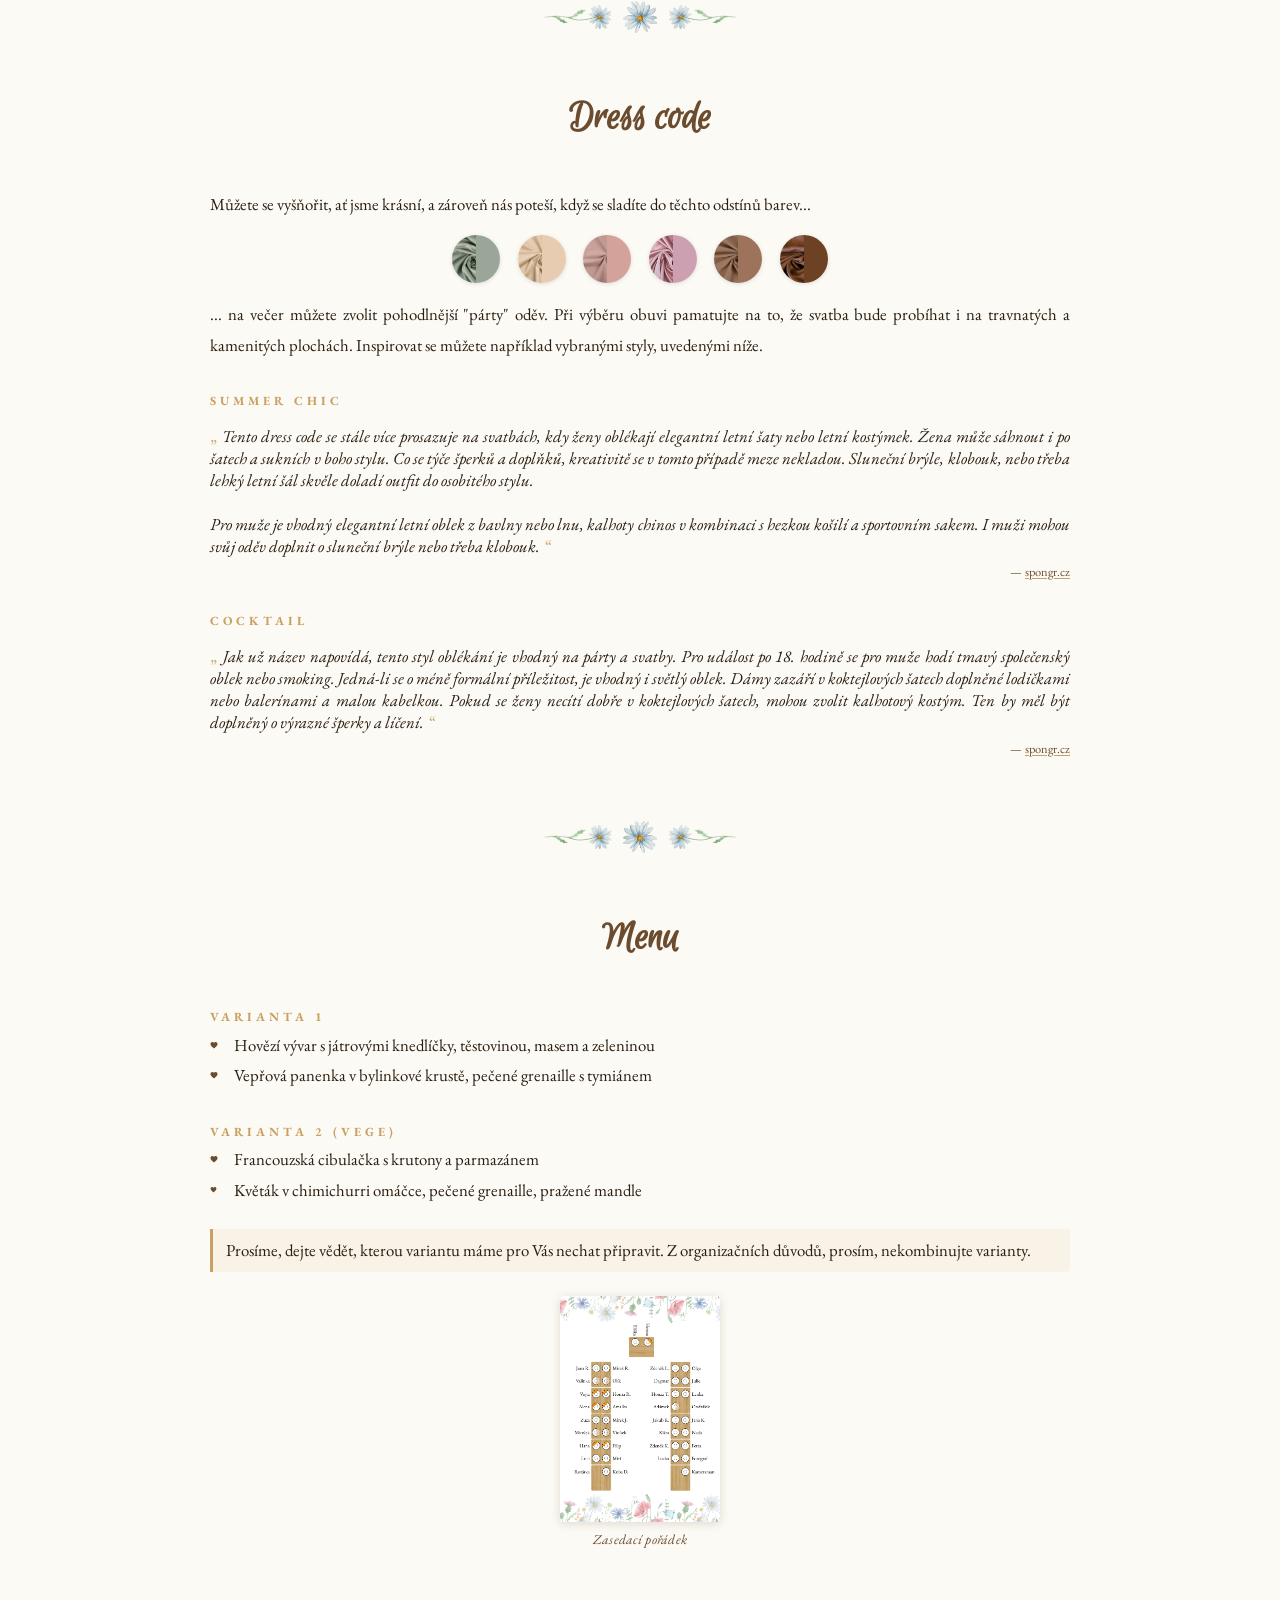
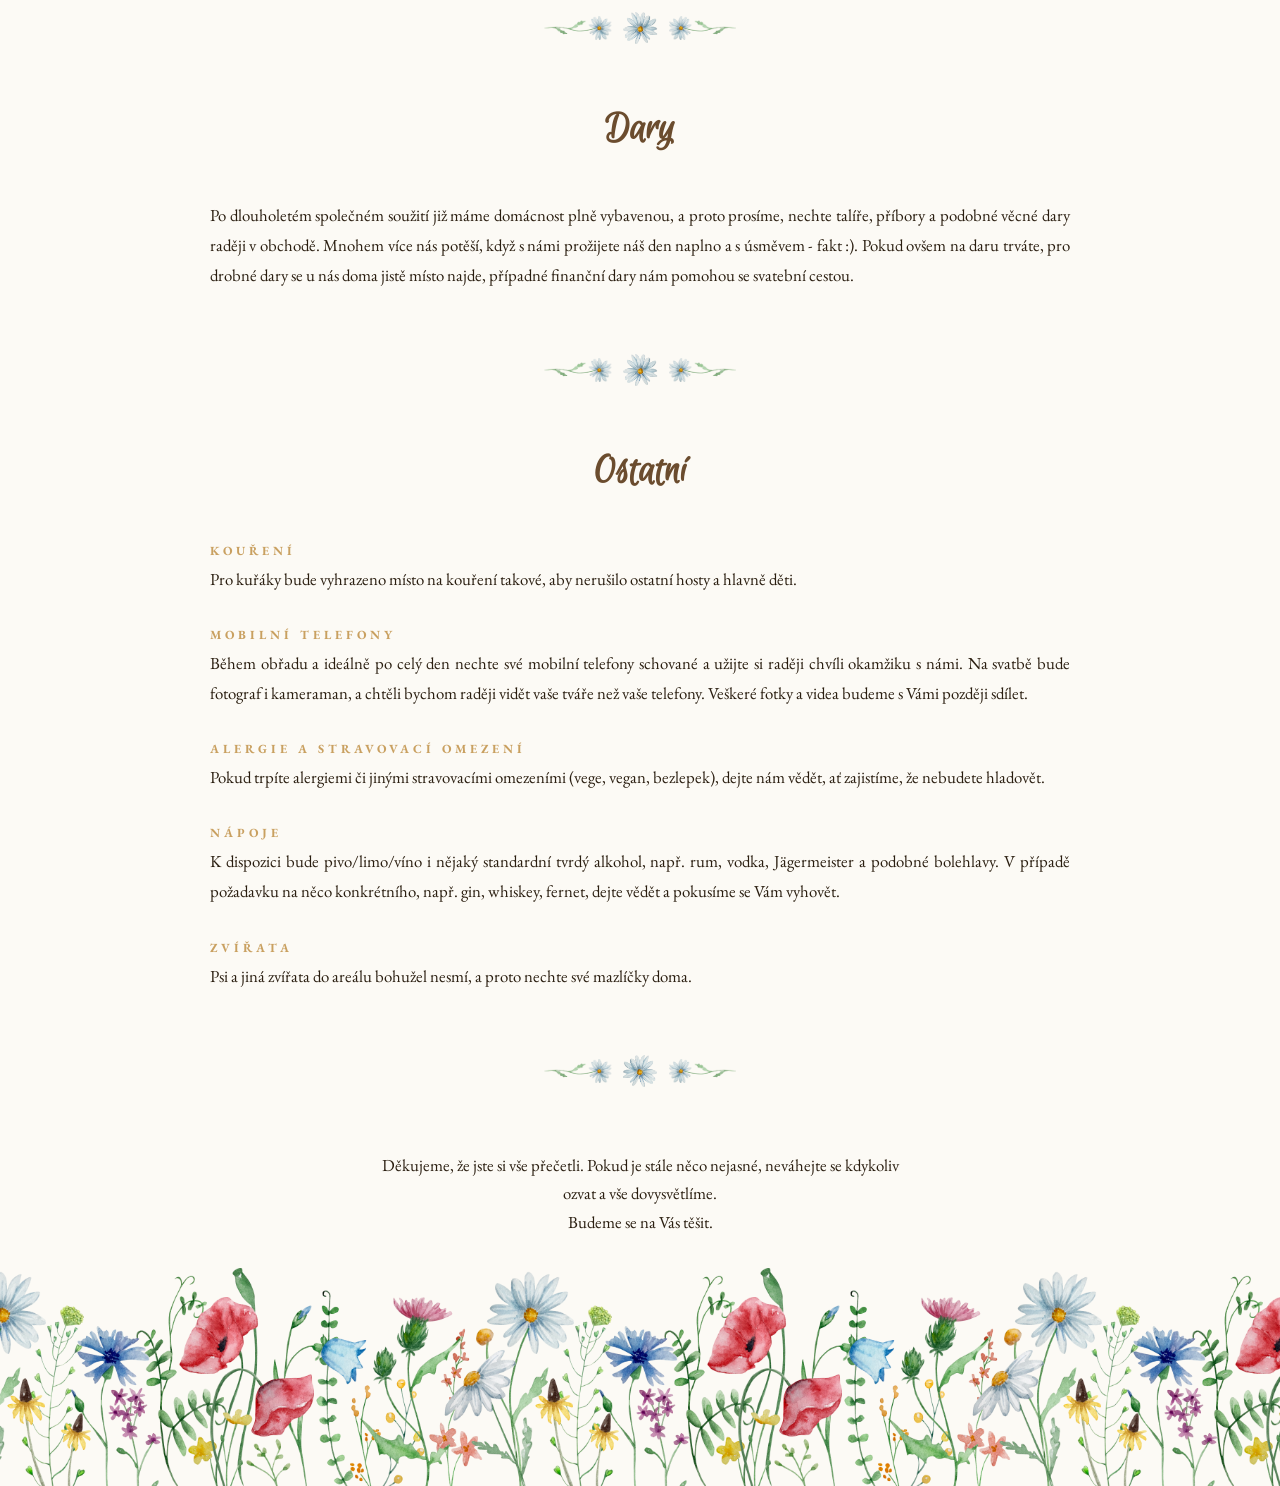
==== commit 9fee7002: "Added navigation bar to the index.html. Added links between pages" ====
--- a/original.html
+++ b/original.html
@@ -1,4 +1,4 @@
-﻿<!DOCTYPE html>
+<!DOCTYPE html>
 <html lang="cs">
 <head>
 <meta charset="UTF-8">
@@ -9,789 +9,8 @@
 <link rel="icon" type="image/png" sizes="32x32" href="img/favicon/favicon-32x32.png">
 <link rel="icon" type="image/png" sizes="16x16" href="img/favicon/favicon-16x16.png">
 <link rel="manifest" href="img/favicon/site.webmanifest">
-<style>
-*, *::before, *::after { box-sizing: border-box; margin: 0; padding: 0; }
-
-/* ══════════════════════════════════════
-   PALETTE
-══════════════════════════════════════ */
-:root {
-  /* ── Core palette ── */
-  --earth:   #6b4c2e;   /* Honza */
-  --gold:       #c9a060;   /* hero heart / accents */
-  --gold-light: #fbf1e2;   /* subtle backgrounds, soft borders */
-  --forest:  #3d5530;   /* Eliška */
-  --text:    #2a1e10;   /* body text */
-  --cream:   #FCFAF5;   /* background */
-  --cream-dark: #F8F2E7;
-
-  /* ── Aliases → core ── */
-  --bark:    var(--earth);
-  --tan:     var(--gold);
-  --straw:   var(--gold);
-  --warm:    var(--cream);
-  --moss:    var(--forest);
-  --mid:     var(--earth);
-  /* ── Shadow / overlay ── */
-  --shadow-warm:  rgba(100,80,40,0.18);
-  --shadow-text:  color-mix(in srgb, var(--text) 10%, transparent);
-  --shadow-black: rgba(0,0,0,0.12);
-  --shadow-hover: rgba(160,120,72,0.08);
-  --shadow-nav:   rgba(60,40,20,0.10);
-  --nav-sep:      rgba(160,128,80,0.10);
-  /* ── Layout ── */
-  --nav-height: 36px;
-  --nav-bar-height: calc(var(--nav-height) + 0.7rem); /* tile + 2×0.35rem padding */
-  /* ── Dress-code palette ── */
-  --dc-1: #fce8ee;
-  --dc-2: #f2b8cc;
-  --dc-3: #e080a4;
-  --dc-4: #c8507a;
-  --dc-5: #a02858;
-}
-
-html { scroll-behavior: smooth; }
-
-html { overflow-x: hidden; }
-body {
-  font-family: 'EB Garamond', serif;
-  background-color: var(--cream);
-  color: var(--text);
-  -webkit-text-size-adjust: 100%;
-  text-size-adjust: 100%;
-}
-
-/* ══════════  NAV  ══════════ */
-nav {
-  position: fixed; top: 0; left: 0; right: 0; z-index: 200;
-  display: flex; justify-content: center; align-items: center;
-  padding: 0.35rem 1.6rem;
-  background: var(--cream);
-  border-bottom: 1px solid var(--gold);
-  backdrop-filter: blur(14px);
-  box-shadow: 0 1px 0 var(--gold-light);
-}
-
-/* ══════════  NAV TILES  ══════════ */
-.nav-tiles {
-  display: flex; gap: 0; align-items: center;
-}
-
-.nav-heart {
-  font-size: 0.844rem;
-  color: var(--tan);
-  padding: 0 0.8rem;
-  user-select: none;
-  flex-shrink: 0;
-  display: flex;
-  align-items: center;
-  line-height: 1;
-}
-
-.nav-tile {
-  position: relative;
-  display: flex; flex-direction: row;
-  align-items: center;
-  text-decoration: none;
-  border-radius: 0;
-  border: none;
-  background: none;
-  padding: 0;
-  cursor: pointer;
-  height: var(--nav-height);
-  transition: none;
-  white-space: nowrap;
-}
-.nav-tile:hover .nav-tile-label { color: var(--earth); font-weight: 700; }
-
-.nav-tile-label {
-  font-family: 'Euphoria Script', cursive;
-  font-size: 1.44rem; color: var(--mid);
-  line-height: 1.3;
-  transition: color 0.2s;
-}
-
-/* ══════════  BACK-TO-TOP  ══════════ */
-#back-top {
-  position: fixed;
-  bottom: 1.8rem; right: 1.8rem;
-  z-index: 300;
-  width: 40px; height: 40px;
-  border-radius: 6px;
-  background: var(--cream);
-  border: 1.5px solid var(--tan);
-  cursor: pointer;
-  display: flex; align-items: center; justify-content: center;
-  box-shadow: 0 3px 12px var(--shadow-warm);
-  opacity: 0; pointer-events: none;
-  transform: translateY(10px);
-  transition: opacity 0.3s ease, transform 0.3s ease, background 0.2s, border-color 0.2s;
-}
-#back-top.visible { opacity: 1; pointer-events: auto; transform: translateY(0); }
-#back-top:hover { background: var(--warm); border-color: var(--earth); }
-#back-top svg { color: var(--earth); }
-
-/* ══════════  HERO  ══════════ */
-.hero-rule {
-  border: none;
-  border-top: 1px solid var(--gold);
-  margin: 0;
-  width: 100%;
-}
-.hero {
-  display: flex; flex-direction: column;
-  justify-content: center; align-items: center;
-  text-align: center;
-  padding: 0 2rem;
-  position: relative;
-}
-.hero-top, .hero-bottom {
-  display: block;
-  width: 100%;
-  margin: 0 auto;
-  line-height: 0;
-  max-width: 640px;
-}
-.hero-top {
-  padding-top: calc(var(--nav-height) + 3rem);
-  margin-bottom: 0.2rem;
-}
-.hero-bottom {
-  margin-top: 0.2rem;
-}
-.hero-top img, .hero-bottom img {
-  width: 100%;
-  height: auto;
-  display: block;
-}
-.hero-content {
-  container-type: inline-size;
-  background: var(--cream);
-  backdrop-filter: blur(8px);
-  padding: 0 clamp(1.5rem, 5vw, 3.5rem);
-  border-radius: 15px;
-  max-width: 640px;
-  width: 100%;
-  position: relative; z-index: 20;
-}
-
-/* "Honza" = zelená, "& Eliška" = hnědá */
-.hero-names {
-  font-family: 'Euphoria Script', cursive;
-  font-size: 17cqw;
-  line-height: 1.1;
-  white-space: nowrap;
-  color: var(--forest);
-  margin-top: 1rem;
-  margin-bottom: 1rem;
-}
-.hero-names span { color: var(--gold); }
-
-.hero-panel {
-  display: grid;
-  grid-template-columns: 1fr auto 1fr;
-  grid-template-rows: auto auto auto;
-  row-gap: 0.2rem;
-  align-items: center;
-  width: 100%;
-  padding: 0 2rem;
-  margin-bottom: 1rem;
-}
-.hero-divider-line { height: 1px; background: var(--straw); }
-.hero-divider-gem { color: var(--gold); font-size: 0.844rem; display: flex; align-items: center; padding: 0 1rem; }
-.nav-heart svg, .hero-divider-gem svg { width: 1em; height: 1em; display: block; }
-.hero-meta-label {
-  font-size: clamp(0.9rem, 3.5cqw, 1.2rem); font-weight: 700; letter-spacing: 0.32em; text-transform: uppercase;
-  color: var(--tan); text-align: center;
-}
-.hero-meta-value {
-  font-family: 'Euphoria Script', cursive;
-  font-size: clamp(1.4rem, 5.5cqw, 2rem); color: var(--bark);
-  text-align: center; align-self: start;
-}
-/* countdown strip — separate panel below hero */
-.countdown-strip {
-  display: flex;
-  justify-content: center;
-  padding: 1.2rem 2rem;
-  margin: 3rem 0;
-}
-
-.hero-countdown {
-  display: flex; align-items: baseline; gap: 0.5rem; justify-content: center; flex-wrap: nowrap;
-}
-.hcd-item { text-align: center; display: flex; flex-direction: column; align-items: center; }
-.hcd-num {
-  font-family: 'Euphoria Script', cursive;
-  font-size: clamp(1.6rem, 5vw, 2.4rem);
-  color: var(--moss); line-height: 1;
-}
-.hcd-label {
-  font-size: clamp(0.6rem, 2vw, 0.9rem); font-weight: 300; letter-spacing: 0.3em; text-transform: uppercase;
-  color: var(--earth); margin-top: 0.1rem;
-}
-.hcd-sep {
-  font-family: 'EB Garamond', serif;
-  font-size: 1.6rem; color: var(--straw);
-  padding-bottom: 0.25rem;
-}
-
-.hero-scroll {
-  position: absolute; bottom: 1.8rem; left: 50%; transform: translateX(-50%);
-  display: flex; flex-direction: column; align-items: center;
-  animation: fadeUp 1s 1s ease both;
-}
-.scroll-line {
-  width: 1px; height: 28px;
-  background: linear-gradient(to bottom, var(--straw), transparent);
-  animation: scrollPulse 2.2s 2s ease-in-out infinite;
-}
-
-
-/* ══════════  WELCOME  ══════════ */
-.welcome, .thank {
-  max-width: 640px;
-  margin: 2rem auto;
-  padding: 0 clamp(1.5rem, 5vw, 3.5rem);
-  text-align: center;
-}
-.welcome p, .thank p {
-  font-family: 'EB Garamond', serif;
-  font-size: 1.05rem;
-  color: var(--text);
-  line-height: 1.7;
-}
-
-/* ══════════  SECTIONS  ══════════ */
-.section {
-  position: relative; overflow: visible;
-  padding: 0 clamp(1.2rem, 2.5vw, 2.5rem);
-  background-color: var(--cream);
-  scroll-margin-top: calc(var(--nav-bar-height) + 2rem);
-}
-
-.sec-inner { max-width: 860px; margin: 0 auto; position: relative; z-index: 20; }
-.program-center { max-width: 430px; margin: 0 auto; }
-.sec-body {
-  margin-top: 0rem;
-}
-
-.sec-title {
-  font-family: 'Euphoria Script', cursive;
-  font-size: clamp(1.8rem, 3.5vw, 2.6rem);
-  color: var(--bark); line-height: 1.05; text-align: center; margin-bottom: 3rem;
-}
-.sec-title i { font-style: normal; color: var(--earth); text-wrap: nowrap; }
-.sec-divider {
-  display: flex;
-  justify-content: center;
-  align-items: center;
-  gap: 0.75rem;
-  line-height: 0;
-  margin: 4rem 0;
-}
-.sec-divider img {
-  height: 2rem;
-  width: auto;
-}
-.sec-divider.flip img:not(.sec-leaf) { transform: scaleX(-1); }
-.sec-divider img.sec-leaf { height: 1.5rem; }
-.sec-divider .sec-leaf:first-child { transform: scaleX(-1); }
-
-
-/* ══════════  DATUM & MÍSTO  ══════════ */
-.datum-cols {
-  display: flex;
-  gap: 1.5rem;
-  align-items: stretch;
-  margin-top: 1.5rem;
-}
-.datum-col-info {
-  flex-shrink: 0;
-  display: flex;
-  flex-direction: column;
-}
-.datum-col-info .map-nav-links {
-  margin-top: auto;
-  padding-top: 1rem;
-}
-.datum-col-map {
-  flex: 1;
-  display: flex;
-  flex-direction: column;
-  min-width: 0;
-}
-.datum-map {
-  flex: 1;
-  min-height: 220px;
-  border-radius: 8px; overflow: hidden;
-  box-shadow: 0 2px 12px var(--shadow-text);
-}
-.map-nav-links {
-  display: flex;
-  gap: 1rem;
-  flex-wrap: wrap;
-  justify-content: flex-start;
-  margin-top: 0.75rem;
-}
-.map-nav-link {
-  display: inline-flex;
-  text-decoration: none;
-  transition: opacity 0.2s, transform 0.15s;
-}
-.map-nav-link:hover { opacity: 0.8; transform: scale(1.08); }
-.map-nav-link img { width: 2.25rem; height: 2.25rem; object-fit: contain; display: block; }
-.datum-map iframe { display: block; width: 100%; height: 100%; border: 0; }
-.datum-address {
-  font-family: 'EB Garamond', serif;
-  font-size: 1.05rem; line-height: 1.8; color: var(--text);
-}
-.venue-link {
-  color: var(--earth); font-weight: 600; text-decoration: none;
-}
-.venue-link:hover { text-decoration: underline; }
-.subsec-title {
-  font-size: 0.78rem; font-weight: bold;
-  letter-spacing: 0.32em;
-  text-transform: uppercase;
-  color: var(--tan);
-  margin-top: 2rem; margin-bottom: 0.3rem;
-}
-.subsec-text {
-  font-family: 'EB Garamond', serif;
-  font-size: 1.05rem; line-height: 1.8; color: var(--text);
-  text-align: justify;
-}
-.subsec-note {
-  font-family: 'EB Garamond', serif;
-  font-size: 1.05rem; line-height: 1.8; color: var(--text);
-  text-align: justify;
-  margin-top: 1.5rem;
-  border-left: 3px solid var(--gold);
-  padding: 0.4rem 0.8rem;
-  background: var(--cream-dark);
-  border-radius: 0 4px 4px 0;
-}
-.citation {
-  font-family: 'EB Garamond', serif;
-  font-size: 1.05rem;
-  font-style: italic;
-  margin-top: 1.0rem;
-  text-align: justify;
-  padding: 0 0rem;
-}
-.citation::before {
-  content: '\201E';
-  color: var(--gold);
-  font-style: normal;
-  margin-right: 0.1em;
-}
-.citation::after {
-  content: '\201C';
-  color: var(--gold);
-  font-style: normal;
-  margin-left: 0.1em;
-}
-.citation-source {
-  display: block;
-  font-family: 'EB Garamond', serif;
-  font-size: 0.78rem;
-  font-style: normal;
-  color: var(--earth);
-  margin-top: 0.4rem;
-  text-align: right;
-}
-.citation-source::before {
-  content: '— ';
-}
-.citation-source a {
-  color: inherit;
-  text-decoration: underline;
-  text-underline-offset: 2px;
-  text-decoration-color: var(--gold);
-}
-.citation-source a:hover { color: var(--gold); }
-.subsec-list {
-  font-family: 'EB Garamond', serif;
-  font-size: 1.05rem; line-height: 1.8; color: var(--text);
-  padding-left: 0; margin: 0;
-  list-style: none;
-  text-align: justify;
-}
-.subsec-list li {
-  padding-left: 1.4em;
-  position: relative;
-}
-.subsec-list li::before {
-  content: '';
-  position: absolute;
-  left: 0;
-  top: 50%;
-  transform: translateY(-50%);
-  width: 0.45em;
-  height: 0.45em;
-  background: url("data:image/svg+xml,%3Csvg xmlns='http://www.w3.org/2000/svg' viewBox='0 0 24 24'%3E%3Cpath fill='%236b4c2e' d='M12 21.35l-1.45-1.32C5.4 15.36 2 12.28 2 8.5 2 5.42 4.42 3 7.5 3c1.74 0 3.41.81 4.5 2.09C13.09 3.81 14.76 3 16.5 3 19.58 3 22 5.42 22 8.5c0 3.78-3.4 6.86-8.55 11.54L12 21.35z'/%3E%3C/svg%3E") no-repeat center / contain;
-}
-
-/* ══════════  PROGRAM TIMELINE  ══════════ */
-.timeline {
-  display: grid;
-  grid-template-columns: max-content max-content minmax(1rem, 2rem) 1fr;
-  row-gap: 0.4rem;
-  position: relative;
-  margin-top: 1.8rem;
-  overflow: hidden;
-  width: 100%;
-}
-
-/* vertical line — drawn by circle cells, extends top/bottom to cover all gaps */
-.tl-node-line::before {
-  content: '';
-  position: absolute;
-  left: 50%; transform: translateX(-50%);
-  width: 3px;
-  top: -0.4rem; bottom: -0.4rem;
-  background: var(--forest);
-}
-
-/* connector column — stretches between circle and body */
-.tl-connector-cell {
-  display: flex;
-  align-items: center;
-  position: relative;
-  z-index: 2;
-}
-/* connector line — starts at circle center, 1px tall */
-.tl-connector {
-  flex: 1;
-  min-width: 1rem;
-  height: 1px;
-  background: var(--gold);
-  margin-left: -6.5px;
-}
-/* body column */
-.tl-body-cell { padding: 0 0; }
-/* event box content left-aligned */
-.tl-body { text-align: left; }
-
-/* centre column: dot + vertical line */
-.tl-node-cell {
-  display: flex;
-  align-items: center;
-  justify-content: center;
-  padding: 0 0;
-  position: relative;
-  z-index: 1;
-  min-width: 13px;
-}
-
-.tl-node-cell:has(.tl-line-arrow)::before {
-  margin-bottom: 10px;
-}
-
-/* circle marker for main events — 10px solid gold */
-.tl-node-circle::after {
-  content: '';
-  position: absolute;
-  width: 11px; height: 11px;
-  border-radius: 50%;
-  background: var(--gold);
-  box-shadow: 0 0 0 2px var(--cream);
-  top: 50%; left: 50%;
-  transform: translate(-50%, -50%);
-  z-index: 1;
-}
-
-/* downward arrow at bottom of vertical line */
-.tl-line-arrow {
-  position: absolute;
-  left: 50%;
-  transform: translateX(-50%);
-  bottom: 0;
-  width: 0; height: 0;
-  border-left: 7px solid transparent;
-  border-right: 7px solid transparent;
-  border-top: 12px solid var(--forest);
-  z-index: 2;
-}
-
-/* left column: time label */
-.tl-time-cell {
-  display: flex;
-  align-items: center;
-  justify-content: flex-start;
-  padding: 0 0.8rem 0 0;
-}
-.tl-time {
-  font-family: 'EB Garamond', serif;
-  font-size: 1.05rem;
-  color: var(--forest);
-  line-height: 1.3;
-  display: block;
-  white-space: nowrap;
-}
-
-/* between events — lives in the right (events) column, aligned with event boxes */
-.tl-between-cell {
-  align-self: center;
-  padding: 0.3rem 0.9rem;
-  font-family: 'EB Garamond', serif;
-  font-size: 0.88rem;
-  letter-spacing: 0.04em;
-  color: var(--text);
-  white-space: nowrap;
-  text-align: center;
-  z-index: 1;
-}
-.tl-between-cell::before,
-.tl-between-cell::after {
-  content: '···';
-  display: block;
-  font-style: normal;
-  letter-spacing: 0.2em;
-  opacity: 0.45;
-}
-
-/* event box */
-.tl-body {
-  padding: 0.4rem 0.9rem 0.5rem;
-  border: 1px solid var(--gold);
-  border-radius: 4px;
-  background: var(--cream);
-}
-.tl-label {
-  font-size: 0.78rem; font-weight: bold;
-  letter-spacing: 0.32em;
-  text-transform: uppercase;
-  color: var(--tan);
-  display: block;
-  text-align: center;
-}
-.tl-desc {
-  font-family: 'EB Garamond', serif;
-  font-size: 0.88rem;
-  font-style: normal;
-  color: var(--text);
-  margin-top: 0.2rem;
-  line-height: 1.4;
-  text-align: center;
-}
-
-/* ══════════  DRESS CODE SWATCHES  ══════════ */
-.dc-swatches {
-  display: flex;
-  flex-wrap: wrap;
-  justify-content: center;
-  gap: 1.1rem;
-  margin-top: 1rem;
-  margin-bottom: 1rem;
-}
-.dc-pair {
-  display: flex;
-  gap: 1.1rem;
-}
-.dc-swatch {
-  width: 48px;
-  height: 48px;
-  border-radius: 50%;
-  display: inline-block;
-  flex-shrink: 0;
-  box-shadow: 0 1px 4px var(--shadow-black);
-  background-size: cover;
-  background-position: center;
-}
-
-/* ══════════  FOOTER  ══════════ */
-footer {
-  width: 100%;
-  margin-top: 2rem;
-  line-height: 0;
-  background: url('img/bottom.png') repeat-x center top;
-  background-size: calc(640px - clamp(3rem, 10vw, 7rem)) auto;
-}
-/* below the point where hero-content hits max-width (640px + 4rem = 704px) */
-@media (max-width: 704px) {
-  footer { background-size: calc(100vw - 4rem - clamp(3rem, 10vw, 7rem)) auto; }
-}
-.footer-ref {
-  width: calc(100% - 4rem - clamp(3rem, 10vw, 7rem));
-  max-width: calc(640px - clamp(3rem, 10vw, 7rem));
-  margin: 0 auto;
-  aspect-ratio: 3000 / 1236;
-}
-
-/* ══════════  ANIMATIONS  ══════════ */
-.reveal { opacity: 0; transform: translateY(22px); transition: opacity 0.75s ease, transform 0.75s ease; }
-.reveal.v { opacity: 1; transform: none; }
-@keyframes fadeUp { from { opacity: 0; transform: translateY(16px); } to { opacity: 1; transform: none; } }
-@keyframes scrollPulse { 0%,100% { opacity: 0.3; transform: scaleY(1); } 50% { opacity: 0.85; transform: scaleY(1.3); } }
-
-/* ══════════  CENTER PANEL  ══════════ */
-.center-panel { display: contents; }
-
-footer { position: relative; }
-
-/* ══════════  NAV BRAND (mobile only)  ══════════ */
-.nav-brand {
-  display: none;
-  font-family: 'Euphoria Script', cursive;
-  font-size: 1.4rem;
-  text-decoration: none;
-  flex-shrink: 0;
-}
-.nav-brand-letter { color: var(--forest); }
-.nav-brand-amp { color: var(--gold); }
-
-/* ══════════  HAMBURGER  ══════════ */
-.nav-hamburger {
-  display: none;
-  flex-direction: column;
-  justify-content: center;
-  gap: 5px;
-  width: var(--nav-height); height: var(--nav-height);
-  padding: 7px;
-  background: none;
-  border: none;
-  cursor: pointer;
-  border-radius: 4px;
-  transition: background 0.2s;
-  flex-shrink: 0;
-}
-.nav-hamburger:hover { background: var(--shadow-hover); }
-.nav-hamburger span {
-  display: block; height: 1.5px;
-  background: var(--earth); border-radius: 2px;
-  transition: transform 0.25s ease, opacity 0.2s ease;
-  transform-origin: center;
-  will-change: transform, opacity;
-}
-.nav-hamburger.open span:nth-child(1) { transform: translateY(6.5px) rotate(45deg); }
-.nav-hamburger.open span:nth-child(2) { opacity: 0; transform: scaleX(0); }
-.nav-hamburger.open span:nth-child(3) { transform: translateY(-6.5px) rotate(-45deg); }
-
-/* ══════════  TABLET (901px – 1150px)  ══════════ */
-@media (max-width: 900px) {
-  nav { padding: 0.35rem 1.2rem; }
-  #back-top { right: 1.8rem; }
-}
-
-/* ══════════  MOBILE (≤1000px)  ══════════ */
-@media (max-width: 1000px) {
-  .hero {
-    background-attachment: scroll;
-  }
-  .center-panel { box-shadow: none; }
-  .datum-cols { flex-direction: column; }
-  .datum-map { flex: none; height: 220px; }
-  .datum-map iframe { height: 220px; }
-  .datum-col-info { flex-direction: row; align-items: flex-start; gap: 1rem; justify-content: space-between; }
-  .datum-col-info .map-nav-links { margin-top: 0; padding-top: 0; flex-direction: row; gap: 0.75rem; align-self: flex-end; }
-
-  #back-top { right: 1.8rem; }
-  nav {
-    justify-content: space-between;
-    padding: 0.35rem 1.1rem;
-  }
-  .nav-brand { display: block; }
-  .nav-hamburger { display: flex; }
-
-  /* Collapsed menu */
-  .nav-tiles {
-    display: none;
-    position: absolute;
-    top: 100%; left: 0; right: 0;
-    flex-direction: column;
-    align-items: stretch;
-    background: var(--cream);
-    backdrop-filter: blur(14px);
-    box-shadow: 0 6px 20px var(--shadow-nav);
-    padding: 0.4rem 1.1rem 0.7rem;
-    border-bottom: 1px solid var(--gold-light);
-  }
-  .nav-tiles.open { display: flex; }
-
-  .nav-heart { display: none; }
-  .nav-tile {
-    height: 48px; width: 100%;
-    padding: 0;
-    border-bottom: 1px solid var(--nav-sep);
-  }
-  .nav-tile:last-of-type { border-bottom: none; }
-  .nav-tile::after { left: var(--nav-height); right: 0; bottom: 9px; }
-  .nav-tile-label { font-size: 1.5rem; }
-
-  .section { padding: 0 1.5rem; }
-
-  /* Hero */
-
-}
-
-/* ══════  THUMBNAIL / LIGHTBOX  ══════ */
-.menu-seating-thumb {
-  display: flex;
-  flex-direction: column;
-  align-items: center;
-  width: fit-content;
-  margin-top: 1.5rem;
-  margin-inline: auto;
-  gap: 0.5rem;
-  cursor: pointer;
-}
-.menu-seating-thumb img {
-  max-width: 160px;
-  width: 100%;
-  height: auto;
-  border-radius: 4px;
-  box-shadow: 0 2px 10px var(--shadow-warm);
-  transition: transform 0.2s ease, box-shadow 0.2s ease;
-}
-.menu-seating-thumb:hover img {
-  transform: scale(1.03);
-  box-shadow: 0 4px 16px var(--shadow-warm);
-}
-.menu-seating-thumb .thumb-caption {
-  font-family: 'EB Garamond', serif;
-  font-size: 0.85rem;
-  color: var(--earth);
-  font-style: italic;
-  letter-spacing: 0.02em;
-}
-
-#lightbox {
-  display: flex;
-  position: fixed;
-  inset: 0;
-  z-index: 500;
-  background: rgba(30,20,10,0.88);
-  align-items: center;
-  justify-content: center;
-  opacity: 0;
-  pointer-events: none;
-  transition: opacity 0.25s ease;
-}
-#lightbox.lb-open { opacity: 1; pointer-events: auto; }
-#lightbox img {
-  max-width: 90vw;
-  max-height: 90vh;
-  object-fit: contain;
-  border-radius: 4px;
-  box-shadow: 0 8px 40px rgba(0,0,0,0.6);
-}
-#lightbox-close {
-  position: absolute;
-  top: 1rem;
-  right: 1.25rem;
-  font-size: 2rem;
-  line-height: 1;
-  color: #fff;
-  background: none;
-  border: none;
-  cursor: pointer;
-  opacity: 0.85;
-  padding: 0.25rem 0.5rem;
-}
-#lightbox-close:hover { opacity: 1; }
-</style>
+<link rel="stylesheet" href="styles.css">
+
 </head>
 <body>
 
@@ -847,7 +66,12 @@
       <span class="nav-tile-label">Ostatní</span>
     </button>
 
-  </div>
+    <a class="nav-tile nav-tile--mobile-only" href="index.html">
+      <span class="nav-tile-label">Úvodní stránka</span>
+    </a>
+
+  </div>
+  <a class="nav-ext-link" href="index.html">Úvodní stránka</a>
   <button class="nav-hamburger" id="nav-hamburger" aria-label="Otevřít menu" aria-expanded="false">
     <span></span><span></span><span></span>
   </button>
--- a/styles.css
+++ b/styles.css
@@ -0,0 +1,927 @@
+*, *::before, *::after { box-sizing: border-box; margin: 0; padding: 0; }
+
+/* ══════════════════════════════════════
+   PALETTE
+══════════════════════════════════════ */
+:root {
+  /* ── Core palette ── */
+  --earth:   #6b4c2e;   /* Honza */
+  --gold:       #c9a060;   /* hero heart / accents */
+  --gold-light: #fbf1e2;   /* subtle backgrounds, soft borders */
+  --forest:  #3d5530;   /* Eliška */
+  --text:    #2a1e10;   /* body text */
+  --cream:   #FCFAF5;   /* background */
+  --cream-dark: #F8F2E7;
+
+  /* ── Aliases → core ── */
+  --bark:    var(--earth);
+  --tan:     var(--gold);
+  --straw:   var(--gold);
+  --warm:    var(--cream);
+  --moss:    var(--forest);
+  --mid:     var(--earth);
+  /* ── Shadow / overlay ── */
+  --shadow-warm:  rgba(100,80,40,0.18);
+  --shadow-text:  color-mix(in srgb, var(--text) 10%, transparent);
+  --shadow-black: rgba(0,0,0,0.12);
+  --shadow-hover: rgba(160,120,72,0.08);
+  --shadow-nav:   rgba(60,40,20,0.10);
+  --nav-sep:      rgba(160,128,80,0.10);
+  /* ── Layout ── */
+  --nav-height: 36px;
+  --nav-bar-height: calc(var(--nav-height) + 0.7rem); /* tile + 2×0.35rem padding */
+  /* ── Dress-code palette ── */
+  --dc-1: #fce8ee;
+  --dc-2: #f2b8cc;
+  --dc-3: #e080a4;
+  --dc-4: #c8507a;
+  --dc-5: #a02858;
+}
+
+html { scroll-behavior: smooth; }
+
+html { overflow-x: hidden; }
+body {
+  font-family: 'EB Garamond', serif;
+  background-color: var(--cream);
+  color: var(--text);
+  -webkit-text-size-adjust: 100%;
+  text-size-adjust: 100%;
+}
+
+/* ══════════  NAV  ══════════ */
+nav {
+  position: fixed; top: 0; left: 0; right: 0; z-index: 200;
+  display: flex; justify-content: center; align-items: center;
+  padding: 0.35rem 1.6rem;
+  background: var(--cream);
+  border-bottom: 1px solid var(--gold);
+  backdrop-filter: blur(14px);
+  box-shadow: 0 1px 0 var(--gold-light);
+}
+
+/* ══════════  NAV TILES  ══════════ */
+.nav-tiles {
+  display: flex; gap: 0; align-items: center;
+}
+
+/* Desktop: right-aligned nav external link */
+.nav-ext-link {
+  position: absolute;
+  right: 1.6rem;
+  font-family: 'Euphoria Script', cursive;
+  font-size: 1.44rem;
+  color: var(--mid);
+  text-decoration: none;
+  white-space: nowrap;
+}
+.nav-ext-link:hover { color: var(--earth); font-weight: 700; }
+
+/* Desktop: hide mobile-only nav elements */
+.nav-tiles--index { display: none; }
+.nav-height-spacer { height: var(--nav-height); width: 0; overflow: hidden; flex-shrink: 0; pointer-events: none; }
+.nav-tile.nav-tile--mobile-only { display: none; border-bottom: none; }
+
+.nav-heart {
+  font-size: 0.844rem;
+  color: var(--tan);
+  padding: 0 0.8rem;
+  user-select: none;
+  flex-shrink: 0;
+  display: flex;
+  align-items: center;
+  line-height: 1;
+}
+
+.nav-tile {
+  position: relative;
+  display: flex; flex-direction: row;
+  align-items: center;
+  text-decoration: none;
+  border-radius: 0;
+  border: none;
+  background: none;
+  padding: 0;
+  cursor: pointer;
+  height: var(--nav-height);
+  transition: none;
+  white-space: nowrap;
+}
+.nav-tile:hover .nav-tile-label { color: var(--earth); font-weight: 700; }
+
+.nav-tile-label {
+  font-family: 'Euphoria Script', cursive;
+  font-size: 1.44rem; color: var(--mid);
+  line-height: 1.3;
+  transition: color 0.2s;
+}
+
+/* ══════════  BACK-TO-TOP  ══════════ */
+#back-top {
+  position: fixed;
+  bottom: 1.8rem; right: 1.8rem;
+  z-index: 300;
+  width: 40px; height: 40px;
+  border-radius: 6px;
+  background: var(--cream);
+  border: 1.5px solid var(--tan);
+  cursor: pointer;
+  display: flex; align-items: center; justify-content: center;
+  box-shadow: 0 3px 12px var(--shadow-warm);
+  opacity: 0; pointer-events: none;
+  transform: translateY(10px);
+  transition: opacity 0.3s ease, transform 0.3s ease, background 0.2s, border-color 0.2s;
+}
+#back-top.visible { opacity: 1; pointer-events: auto; transform: translateY(0); }
+#back-top:hover { background: var(--warm); border-color: var(--earth); }
+#back-top svg { color: var(--earth); }
+
+/* ══════════  HERO  ══════════ */
+.hero-rule {
+  border: none;
+  border-top: 1px solid var(--gold);
+  margin: 0;
+  width: 100%;
+}
+.hero {
+  display: flex; flex-direction: column;
+  justify-content: center; align-items: center;
+  text-align: center;
+  padding: 0 2rem;
+  position: relative;
+}
+.hero-top, .hero-bottom {
+  display: block;
+  width: 100%;
+  margin: 0 auto;
+  line-height: 0;
+  max-width: 640px;
+}
+.hero-top {
+  padding-top: calc(var(--nav-height) + 3rem);
+  margin-bottom: 0.2rem;
+}
+.hero-bottom {
+  margin-top: 0.2rem;
+}
+.hero-top img, .hero-bottom img {
+  width: 100%;
+  height: auto;
+  display: block;
+}
+.hero-content {
+  container-type: inline-size;
+  background: var(--cream);
+  backdrop-filter: blur(8px);
+  padding: 0 clamp(1.5rem, 5vw, 3.5rem);
+  border-radius: 15px;
+  max-width: 640px;
+  width: 100%;
+  position: relative; z-index: 20;
+}
+
+/* "Honza" = zelená, "& Eliška" = hnědá */
+.hero-names {
+  font-family: 'Euphoria Script', cursive;
+  font-size: 17cqw;
+  line-height: 1.1;
+  white-space: nowrap;
+  color: var(--forest);
+  margin-top: 1rem;
+  margin-bottom: 1rem;
+}
+.hero-names span { color: var(--gold); }
+
+.hero-panel {
+  display: grid;
+  grid-template-columns: 1fr auto 1fr;
+  grid-template-rows: auto auto auto;
+  row-gap: 0.2rem;
+  align-items: center;
+  width: 100%;
+  padding: 0 2rem;
+  margin-bottom: 1rem;
+}
+.hero-divider-line { height: 1px; background: var(--straw); }
+.hero-divider-gem { color: var(--gold); font-size: 0.844rem; display: flex; align-items: center; padding: 0 1rem; }
+.nav-heart svg, .hero-divider-gem svg { width: 1em; height: 1em; display: block; }
+.hero-meta-label {
+  font-size: clamp(0.9rem, 3.5cqw, 1.2rem); font-weight: 700; letter-spacing: 0.32em; text-transform: uppercase;
+  color: var(--tan); text-align: center;
+}
+.hero-meta-value {
+  font-family: 'Euphoria Script', cursive;
+  font-size: clamp(1.4rem, 5.5cqw, 2rem); color: var(--bark);
+  text-align: center; align-self: start;
+}
+/* countdown strip — separate panel below hero */
+.countdown-strip {
+  display: flex;
+  justify-content: center;
+  padding: 1.2rem 2rem;
+  margin: 3rem 0;
+}
+
+.hero-countdown {
+  display: flex; align-items: baseline; gap: 0.5rem; justify-content: center; flex-wrap: nowrap;
+}
+.hcd-item { text-align: center; display: flex; flex-direction: column; align-items: center; }
+.hcd-num {
+  font-family: 'Euphoria Script', cursive;
+  font-size: clamp(1.6rem, 5vw, 2.4rem);
+  color: var(--moss); line-height: 1;
+}
+.hcd-label {
+  font-size: clamp(0.6rem, 2vw, 0.9rem); font-weight: 300; letter-spacing: 0.3em; text-transform: uppercase;
+  color: var(--earth); margin-top: 0.1rem;
+}
+.hcd-sep {
+  font-family: 'EB Garamond', serif;
+  font-size: 1.6rem; color: var(--straw);
+  padding-bottom: 0.25rem;
+}
+
+.hero-scroll {
+  position: absolute; bottom: 1.8rem; left: 50%; transform: translateX(-50%);
+  display: flex; flex-direction: column; align-items: center;
+  animation: fadeUp 1s 1s ease both;
+}
+.scroll-line {
+  width: 1px; height: 28px;
+  background: linear-gradient(to bottom, var(--straw), transparent);
+  animation: scrollPulse 2.2s 2s ease-in-out infinite;
+}
+
+
+/* ══════════  WELCOME  ══════════ */
+.welcome, .thank {
+  max-width: 640px;
+  margin: 2rem auto;
+  padding: 0 clamp(1.5rem, 5vw, 3.5rem);
+  text-align: center;
+}
+.welcome p, .thank p {
+  font-family: 'EB Garamond', serif;
+  font-size: 1.05rem;
+  color: var(--text);
+  line-height: 1.7;
+}
+
+/* ══════════  OLD VERSION LINK  ══════════ */
+.old-link {
+  font-family: 'EB Garamond', serif;
+  color: var(--earth);
+  text-decoration: underline;
+  text-underline-offset: 3px;
+}
+.old-link:hover { color: var(--gold); }
+
+/* ══════════  MEDIA LINKS  ══════════ */
+.media-links {
+  display: flex;
+  align-items: flex-start;
+  justify-content: center;
+  margin-top: 0;
+  margin-bottom: 1.75rem;
+}
+.media-side {
+  flex: 1;
+}
+.media-side--left { text-align: right; padding-right: 0.6rem; }
+.media-side--right { text-align: left; padding-left: 0.6rem; }
+.media-sep {
+  color: var(--gold);
+  flex-shrink: 0;
+}
+.media-link {
+  font-size: 1.25rem;
+  font-weight: 700;
+  letter-spacing: 0.2em;
+  text-transform: uppercase;
+  text-decoration: none;
+  color: var(--earth);
+}
+.media-link:hover:not(.media-link--pending) { color: var(--gold); }
+.media-link--pending {
+  opacity: 0.4;
+  pointer-events: none;
+  cursor: default;
+}
+
+/* ══════════  PASSWORD MODAL  ══════════ */
+.pw-overlay {
+  position: fixed; inset: 0; z-index: 9999;
+  background: rgba(42,30,16,0.55);
+  display: flex; align-items: center; justify-content: center;
+  padding: 1rem;
+}
+.pw-overlay.pw-hidden { display: none; }
+.pw-card {
+  position: relative;
+  background: var(--cream);
+  border: 1px solid var(--gold-light);
+  border-radius: 0.75rem;
+  padding: 2rem 2rem 1.75rem;
+  width: 100%; max-width: 340px;
+  box-shadow: 0 8px 32px var(--shadow-warm);
+  display: flex; flex-direction: column; gap: 1rem;
+}
+.pw-close-x {
+  position: absolute; top: 0.75rem; right: 0.75rem;
+  background: none; border: none; cursor: pointer;
+  font-size: 1rem; line-height: 1;
+  color: var(--earth); opacity: 0.5;
+  padding: 0.25rem 0.35rem;
+  border-radius: 0.25rem;
+  transition: opacity 0.15s;
+}
+.pw-close-x:hover { opacity: 1; }
+.pw-label {
+  font-family: 'EB Garamond', serif;
+  font-size: 1rem;
+  color: var(--earth);
+  text-align: center;
+  line-height: 1.4;
+}
+.pw-input {
+  width: 100%;
+  font-family: 'EB Garamond', serif;
+  font-size: 1rem;
+  padding: 0.5rem 0.75rem;
+  border: 1px solid var(--gold);
+  border-radius: 0.4rem;
+  background: var(--cream);
+  color: var(--text);
+  outline: none;
+}
+.pw-input:focus { border-color: var(--earth); }
+.pw-error {
+  font-family: 'EB Garamond', serif;
+  font-size: 0.875rem;
+  color: #b0413e;
+  text-align: center;
+  margin-top: -0.5rem;
+}
+.pw-error.pw-hidden { display: none; }
+.pw-actions {
+  display: flex; flex-direction: column; align-items: center; gap: 1.25rem;
+}
+.pw-btn {
+  font-family: 'EB Garamond', serif;
+  font-size: 1rem;
+  font-weight: 700;
+  letter-spacing: 0.1em;
+  text-transform: uppercase;
+  color: var(--cream);
+  background: var(--earth);
+  border: none;
+  border-radius: 0.4rem;
+  padding: 0.6rem 1.75rem;
+  cursor: pointer;
+  transition: background 0.2s;
+}
+.pw-btn:hover { background: var(--gold); }
+.pw-btn:disabled { opacity: 0.6; cursor: default; }
+.pw-btn--outline {
+  background: none;
+  border: none;
+  padding: 0;
+  font-size: 0.875rem;
+  font-weight: 400;
+  letter-spacing: 0;
+  text-transform: none;
+  color: var(--earth);
+  opacity: 0.55;
+  text-decoration: underline;
+  cursor: pointer;
+}
+.pw-btn--outline:hover { opacity: 0.9; background: none; }
+
+/* ══════════  SECTIONS  ══════════ */
+.section {
+  position: relative; overflow: visible;
+  padding: 0 clamp(1.2rem, 2.5vw, 2.5rem);
+  background-color: var(--cream);
+  scroll-margin-top: calc(var(--nav-bar-height) + 2rem);
+}
+
+.sec-inner { max-width: 860px; margin: 0 auto; position: relative; z-index: 20; }
+.program-center { max-width: 430px; margin: 0 auto; }
+.sec-body {
+  margin-top: 0rem;
+}
+
+.sec-title {
+  font-family: 'Euphoria Script', cursive;
+  font-size: clamp(1.8rem, 3.5vw, 2.6rem);
+  color: var(--bark); line-height: 1.05; text-align: center; margin-bottom: 3rem;
+}
+.sec-title i { font-style: normal; color: var(--earth); text-wrap: nowrap; }
+.sec-divider {
+  display: flex;
+  justify-content: center;
+  align-items: center;
+  gap: 0.75rem;
+  line-height: 0;
+  margin: 4rem 0;
+}
+.sec-divider img {
+  height: 2rem;
+  width: auto;
+}
+.sec-divider.flip img:not(.sec-leaf) { transform: scaleX(-1); }
+.sec-divider img.sec-leaf { height: 1.5rem; }
+.sec-divider .sec-leaf:first-child { transform: scaleX(-1); }
+
+
+/* ══════════  DATUM & MÍSTO  ══════════ */
+.datum-cols {
+  display: flex;
+  gap: 1.5rem;
+  align-items: stretch;
+  margin-top: 1.5rem;
+}
+.datum-col-info {
+  flex-shrink: 0;
+  display: flex;
+  flex-direction: column;
+}
+.datum-col-info .map-nav-links {
+  margin-top: auto;
+  padding-top: 1rem;
+}
+.datum-col-map {
+  flex: 1;
+  display: flex;
+  flex-direction: column;
+  min-width: 0;
+}
+.datum-map {
+  flex: 1;
+  min-height: 220px;
+  border-radius: 8px; overflow: hidden;
+  box-shadow: 0 2px 12px var(--shadow-text);
+}
+.map-nav-links {
+  display: flex;
+  gap: 1rem;
+  flex-wrap: wrap;
+  justify-content: flex-start;
+  margin-top: 0.75rem;
+}
+.map-nav-link {
+  display: inline-flex;
+  text-decoration: none;
+  transition: opacity 0.2s, transform 0.15s;
+}
+.map-nav-link:hover { opacity: 0.8; transform: scale(1.08); }
+.map-nav-link img { width: 2.25rem; height: 2.25rem; object-fit: contain; display: block; }
+.datum-map iframe { display: block; width: 100%; height: 100%; border: 0; }
+.datum-address {
+  font-family: 'EB Garamond', serif;
+  font-size: 1.05rem; line-height: 1.8; color: var(--text);
+}
+.venue-link {
+  color: var(--earth); font-weight: 600; text-decoration: none;
+}
+.venue-link:hover { text-decoration: underline; }
+.subsec-title {
+  font-size: 0.78rem; font-weight: bold;
+  letter-spacing: 0.32em;
+  text-transform: uppercase;
+  color: var(--tan);
+  margin-top: 2rem; margin-bottom: 0.3rem;
+}
+.subsec-text {
+  font-family: 'EB Garamond', serif;
+  font-size: 1.05rem; line-height: 1.8; color: var(--text);
+  text-align: justify;
+}
+.subsec-note {
+  font-family: 'EB Garamond', serif;
+  font-size: 1.05rem; line-height: 1.8; color: var(--text);
+  text-align: justify;
+  margin-top: 1.5rem;
+  border-left: 3px solid var(--gold);
+  padding: 0.4rem 0.8rem;
+  background: var(--cream-dark);
+  border-radius: 0 4px 4px 0;
+}
+.citation {
+  font-family: 'EB Garamond', serif;
+  font-size: 1.05rem;
+  font-style: italic;
+  margin-top: 1.0rem;
+  text-align: justify;
+  padding: 0 0rem;
+}
+.citation::before {
+  content: '\201E';
+  color: var(--gold);
+  font-style: normal;
+  margin-right: 0.1em;
+}
+.citation::after {
+  content: '\201C';
+  color: var(--gold);
+  font-style: normal;
+  margin-left: 0.1em;
+}
+.citation-source {
+  display: block;
+  font-family: 'EB Garamond', serif;
+  font-size: 0.78rem;
+  font-style: normal;
+  color: var(--earth);
+  margin-top: 0.4rem;
+  text-align: right;
+}
+.citation-source::before {
+  content: '— ';
+}
+.citation-source a {
+  color: inherit;
+  text-decoration: underline;
+  text-underline-offset: 2px;
+  text-decoration-color: var(--gold);
+}
+.citation-source a:hover { color: var(--gold); }
+.subsec-list {
+  font-family: 'EB Garamond', serif;
+  font-size: 1.05rem; line-height: 1.8; color: var(--text);
+  padding-left: 0; margin: 0;
+  list-style: none;
+  text-align: justify;
+}
+.subsec-list li {
+  padding-left: 1.4em;
+  position: relative;
+}
+.subsec-list li::before {
+  content: '';
+  position: absolute;
+  left: 0;
+  top: 50%;
+  transform: translateY(-50%);
+  width: 0.45em;
+  height: 0.45em;
+  background: url("data:image/svg+xml,%3Csvg xmlns='http://www.w3.org/2000/svg' viewBox='0 0 24 24'%3E%3Cpath fill='%236b4c2e' d='M12 21.35l-1.45-1.32C5.4 15.36 2 12.28 2 8.5 2 5.42 4.42 3 7.5 3c1.74 0 3.41.81 4.5 2.09C13.09 3.81 14.76 3 16.5 3 19.58 3 22 5.42 22 8.5c0 3.78-3.4 6.86-8.55 11.54L12 21.35z'/%3E%3C/svg%3E") no-repeat center / contain;
+}
+
+/* ══════════  PROGRAM TIMELINE  ══════════ */
+.timeline {
+  display: grid;
+  grid-template-columns: max-content max-content minmax(1rem, 2rem) 1fr;
+  row-gap: 0.4rem;
+  position: relative;
+  margin-top: 1.8rem;
+  overflow: hidden;
+  width: 100%;
+}
+
+/* vertical line — drawn by circle cells, extends top/bottom to cover all gaps */
+.tl-node-line::before {
+  content: '';
+  position: absolute;
+  left: 50%; transform: translateX(-50%);
+  width: 3px;
+  top: -0.4rem; bottom: -0.4rem;
+  background: var(--forest);
+}
+
+/* connector column — stretches between circle and body */
+.tl-connector-cell {
+  display: flex;
+  align-items: center;
+  position: relative;
+  z-index: 2;
+}
+/* connector line — starts at circle center, 1px tall */
+.tl-connector {
+  flex: 1;
+  min-width: 1rem;
+  height: 1px;
+  background: var(--gold);
+  margin-left: -6.5px;
+}
+/* body column */
+.tl-body-cell { padding: 0 0; }
+/* event box content left-aligned */
+.tl-body { text-align: left; }
+
+/* centre column: dot + vertical line */
+.tl-node-cell {
+  display: flex;
+  align-items: center;
+  justify-content: center;
+  padding: 0 0;
+  position: relative;
+  z-index: 1;
+  min-width: 13px;
+}
+
+.tl-node-cell:has(.tl-line-arrow)::before {
+  margin-bottom: 10px;
+}
+
+/* circle marker for main events — 10px solid gold */
+.tl-node-circle::after {
+  content: '';
+  position: absolute;
+  width: 11px; height: 11px;
+  border-radius: 50%;
+  background: var(--gold);
+  box-shadow: 0 0 0 2px var(--cream);
+  top: 50%; left: 50%;
+  transform: translate(-50%, -50%);
+  z-index: 1;
+}
+
+/* downward arrow at bottom of vertical line */
+.tl-line-arrow {
+  position: absolute;
+  left: 50%;
+  transform: translateX(-50%);
+  bottom: 0;
+  width: 0; height: 0;
+  border-left: 7px solid transparent;
+  border-right: 7px solid transparent;
+  border-top: 12px solid var(--forest);
+  z-index: 2;
+}
+
+/* left column: time label */
+.tl-time-cell {
+  display: flex;
+  align-items: center;
+  justify-content: flex-start;
+  padding: 0 0.8rem 0 0;
+}
+.tl-time {
+  font-family: 'EB Garamond', serif;
+  font-size: 1.05rem;
+  color: var(--forest);
+  line-height: 1.3;
+  display: block;
+  white-space: nowrap;
+}
+
+/* between events — lives in the right (events) column, aligned with event boxes */
+.tl-between-cell {
+  align-self: center;
+  padding: 0.3rem 0.9rem;
+  font-family: 'EB Garamond', serif;
+  font-size: 0.88rem;
+  letter-spacing: 0.04em;
+  color: var(--text);
+  white-space: nowrap;
+  text-align: center;
+  z-index: 1;
+}
+.tl-between-cell::before,
+.tl-between-cell::after {
+  content: '···';
+  display: block;
+  font-style: normal;
+  letter-spacing: 0.2em;
+  opacity: 0.45;
+}
+
+/* event box */
+.tl-body {
+  padding: 0.4rem 0.9rem 0.5rem;
+  border: 1px solid var(--gold);
+  border-radius: 4px;
+  background: var(--cream);
+}
+.tl-label {
+  font-size: 0.78rem; font-weight: bold;
+  letter-spacing: 0.32em;
+  text-transform: uppercase;
+  color: var(--tan);
+  display: block;
+  text-align: center;
+}
+.tl-desc {
+  font-family: 'EB Garamond', serif;
+  font-size: 0.88rem;
+  font-style: normal;
+  color: var(--text);
+  margin-top: 0.2rem;
+  line-height: 1.4;
+  text-align: center;
+}
+
+/* ══════════  DRESS CODE SWATCHES  ══════════ */
+.dc-swatches {
+  display: flex;
+  flex-wrap: wrap;
+  justify-content: center;
+  gap: 1.1rem;
+  margin-top: 1rem;
+  margin-bottom: 1rem;
+}
+.dc-pair {
+  display: flex;
+  gap: 1.1rem;
+}
+.dc-swatch {
+  width: 48px;
+  height: 48px;
+  border-radius: 50%;
+  display: inline-block;
+  flex-shrink: 0;
+  box-shadow: 0 1px 4px var(--shadow-black);
+  background-size: cover;
+  background-position: center;
+}
+
+/* ══════════  FOOTER  ══════════ */
+footer {
+  width: 100%;
+  margin-top: 2rem;
+  line-height: 0;
+  background: url('img/bottom.png') repeat-x center top;
+  background-size: calc(640px - clamp(3rem, 10vw, 7rem)) auto;
+}
+/* below the point where hero-content hits max-width (640px + 4rem = 704px) */
+@media (max-width: 704px) {
+  footer { background-size: calc(100vw - 4rem - clamp(3rem, 10vw, 7rem)) auto; }
+}
+.footer-ref {
+  width: calc(100% - 4rem - clamp(3rem, 10vw, 7rem));
+  max-width: calc(640px - clamp(3rem, 10vw, 7rem));
+  margin: 0 auto;
+  aspect-ratio: 3000 / 1236;
+}
+
+/* ══════════  ANIMATIONS  ══════════ */
+.reveal { opacity: 0; transform: translateY(22px); transition: opacity 0.75s ease, transform 0.75s ease; }
+.reveal.v { opacity: 1; transform: none; }
+@keyframes fadeUp { from { opacity: 0; transform: translateY(16px); } to { opacity: 1; transform: none; } }
+@keyframes scrollPulse { 0%,100% { opacity: 0.3; transform: scaleY(1); } 50% { opacity: 0.85; transform: scaleY(1.3); } }
+
+/* ══════════  CENTER PANEL  ══════════ */
+.center-panel { display: contents; }
+
+footer { position: relative; }
+
+/* ══════════  NAV BRAND (mobile only)  ══════════ */
+.nav-brand {
+  display: none;
+  font-family: 'Euphoria Script', cursive;
+  font-size: 1.4rem;
+  text-decoration: none;
+  flex-shrink: 0;
+}
+.nav-brand-letter { color: var(--forest); }
+.nav-brand-amp { color: var(--gold); }
+
+/* ══════════  HAMBURGER  ══════════ */
+.nav-hamburger {
+  display: none;
+  flex-direction: column;
+  justify-content: center;
+  gap: 5px;
+  width: var(--nav-height); height: var(--nav-height);
+  padding: 7px;
+  background: none;
+  border: none;
+  cursor: pointer;
+  border-radius: 4px;
+  transition: background 0.2s;
+  flex-shrink: 0;
+}
+.nav-hamburger:hover { background: var(--shadow-hover); }
+.nav-hamburger span {
+  display: block; height: 1.5px;
+  background: var(--earth); border-radius: 2px;
+  transition: transform 0.25s ease, opacity 0.2s ease;
+  transform-origin: center;
+  will-change: transform, opacity;
+}
+.nav-hamburger.open span:nth-child(1) { transform: translateY(6.5px) rotate(45deg); }
+.nav-hamburger.open span:nth-child(2) { opacity: 0; transform: scaleX(0); }
+.nav-hamburger.open span:nth-child(3) { transform: translateY(-6.5px) rotate(-45deg); }
+
+/* ══════════  TABLET (901px – 1150px)  ══════════ */
+@media (max-width: 900px) {
+  nav { padding: 0.35rem 1.2rem; }
+  #back-top { right: 1.8rem; }
+}
+
+/* ══════════  MOBILE (≤1000px)  ══════════ */
+@media (max-width: 1000px) {
+  .hero { background-attachment: scroll; }
+  .center-panel { box-shadow: none; }
+  .datum-cols { flex-direction: column; }
+  .datum-map { flex: none; height: 220px; }
+  .datum-map iframe { height: 220px; }
+  .datum-col-info { flex-direction: row; align-items: flex-start; gap: 1rem; justify-content: space-between; }
+  .datum-col-info .map-nav-links { margin-top: 0; padding-top: 0; flex-direction: row; gap: 0.75rem; align-self: flex-end; }
+  #back-top { right: 1.8rem; }
+  .section { padding: 0 1.5rem; }
+}
+
+/* ══════════  NAV HAMBURGER (≤1200px)  ══════════ */
+@media (max-width: 1200px) {
+  nav {
+    justify-content: space-between;
+    padding: 0.35rem 1.1rem;
+  }
+  .nav-ext-link { display: none; }
+  .nav-tile.nav-tile--mobile-only { display: flex; }
+  .nav-brand { display: block; }
+  .nav-hamburger { display: flex; }
+
+  /* Collapsed menu */
+  .nav-tiles {
+    display: none;
+    position: absolute;
+    top: 100%; left: 0; right: 0;
+    flex-direction: column;
+    align-items: stretch;
+    background: var(--cream);
+    backdrop-filter: blur(14px);
+    box-shadow: 0 6px 20px var(--shadow-nav);
+    padding: 0.4rem 1.1rem 0.7rem;
+    border-bottom: 1px solid var(--gold-light);
+  }
+  .nav-tiles.open { display: flex; }
+
+  .nav-heart { display: none; }
+  .nav-tile {
+    height: 48px; width: 100%;
+    padding: 0;
+    border-bottom: 1px solid var(--nav-sep);
+  }
+  .nav-tile:last-of-type { border-bottom: none; }
+  .nav-tile::after { left: var(--nav-height); right: 0; bottom: 9px; }
+  .nav-tile-label { font-size: 1.5rem; }
+}
+
+/* ══════  THUMBNAIL / LIGHTBOX  ══════ */
+.menu-seating-thumb {
+  display: flex;
+  flex-direction: column;
+  align-items: center;
+  width: fit-content;
+  margin-top: 1.5rem;
+  margin-inline: auto;
+  gap: 0.5rem;
+  cursor: pointer;
+}
+.menu-seating-thumb img {
+  max-width: 160px;
+  width: 100%;
+  height: auto;
+  border-radius: 4px;
+  box-shadow: 0 2px 10px var(--shadow-warm);
+  transition: transform 0.2s ease, box-shadow 0.2s ease;
+}
+.menu-seating-thumb:hover img {
+  transform: scale(1.03);
+  box-shadow: 0 4px 16px var(--shadow-warm);
+}
+.menu-seating-thumb .thumb-caption {
+  font-family: 'EB Garamond', serif;
+  font-size: 0.85rem;
+  color: var(--earth);
+  font-style: italic;
+  letter-spacing: 0.02em;
+}
+
+#lightbox {
+  display: flex;
+  position: fixed;
+  inset: 0;
+  z-index: 500;
+  background: rgba(30,20,10,0.88);
+  align-items: center;
+  justify-content: center;
+  opacity: 0;
+  pointer-events: none;
+  transition: opacity 0.25s ease;
+}
+#lightbox.lb-open { opacity: 1; pointer-events: auto; }
+#lightbox img {
+  max-width: 90vw;
+  max-height: 90vh;
+  object-fit: contain;
+  border-radius: 4px;
+  box-shadow: 0 8px 40px rgba(0,0,0,0.6);
+}
+#lightbox-close {
+  position: absolute;
+  top: 1rem;
+  right: 1.25rem;
+  font-size: 2rem;
+  line-height: 1;
+  color: #fff;
+  background: none;
+  border: none;
+  cursor: pointer;
+  opacity: 0.85;
+  padding: 0.25rem 0.5rem;
+}
+#lightbox-close:hover { opacity: 1; }
